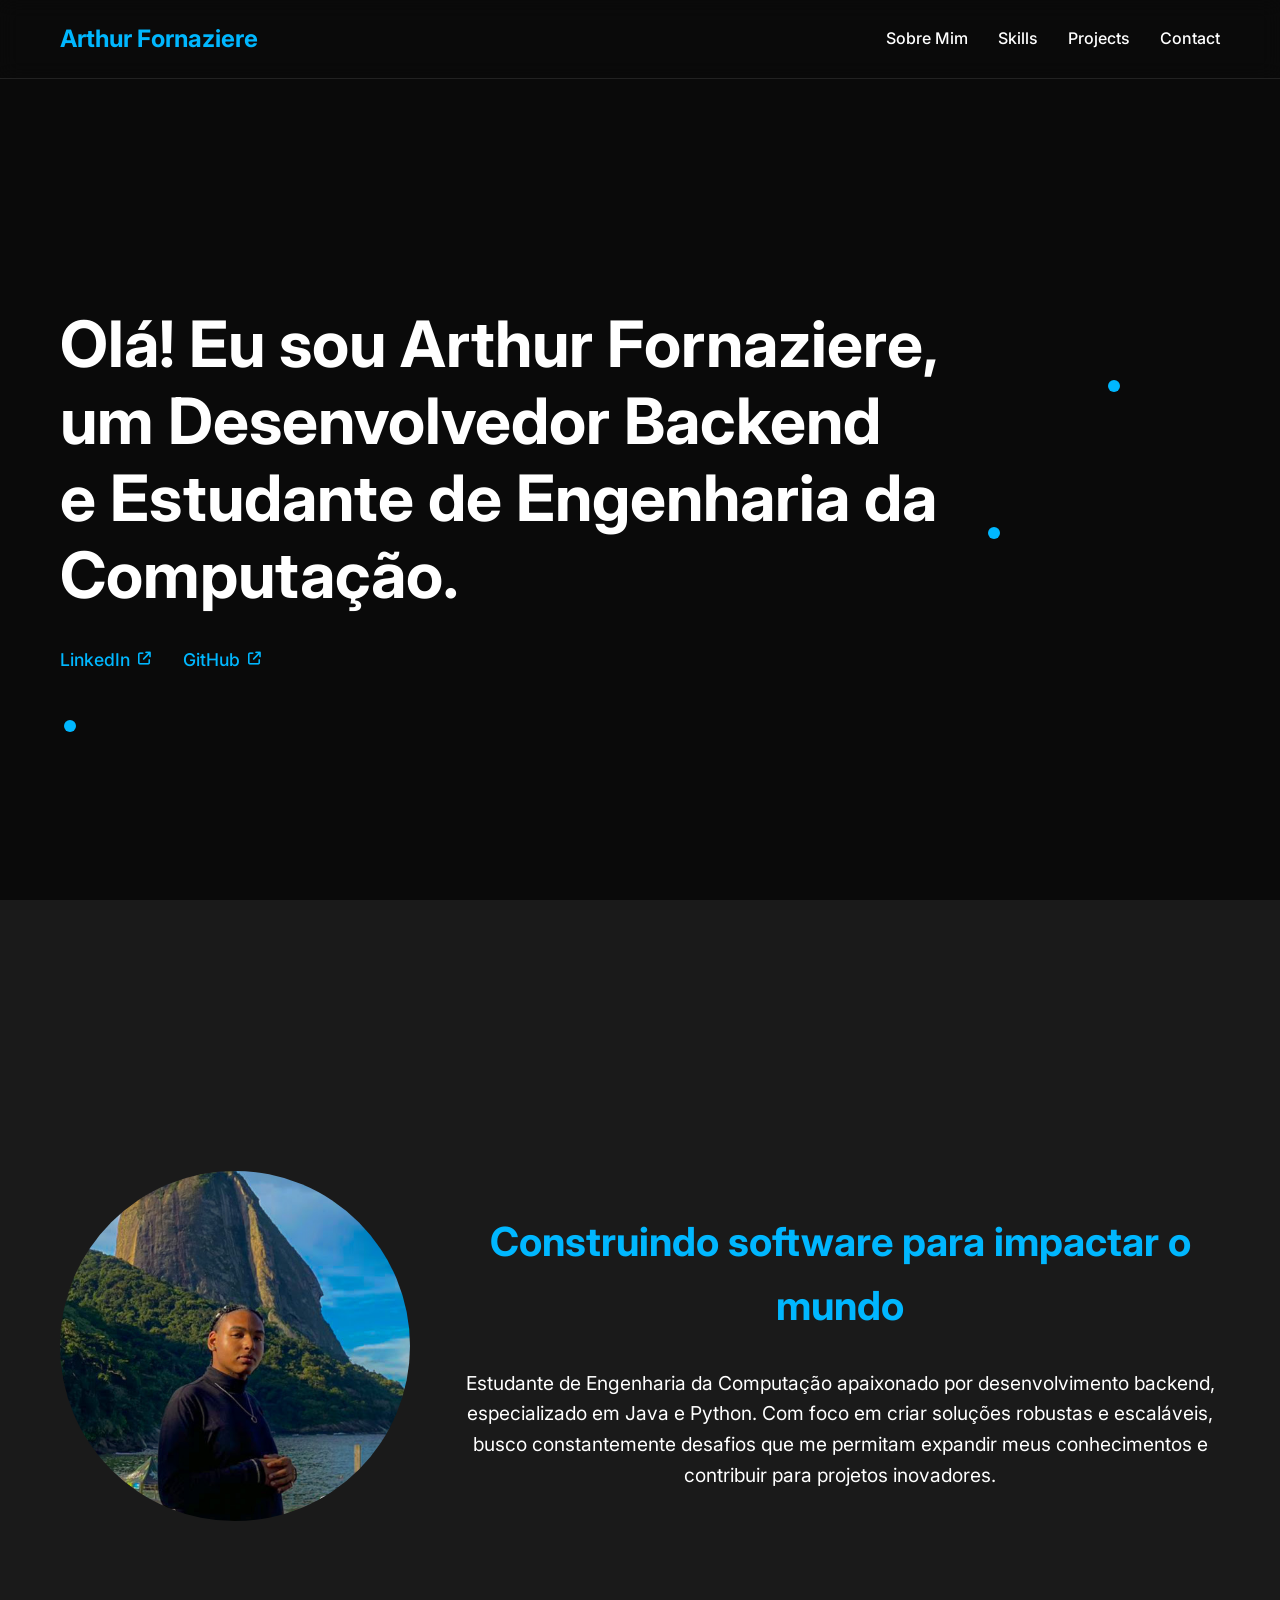
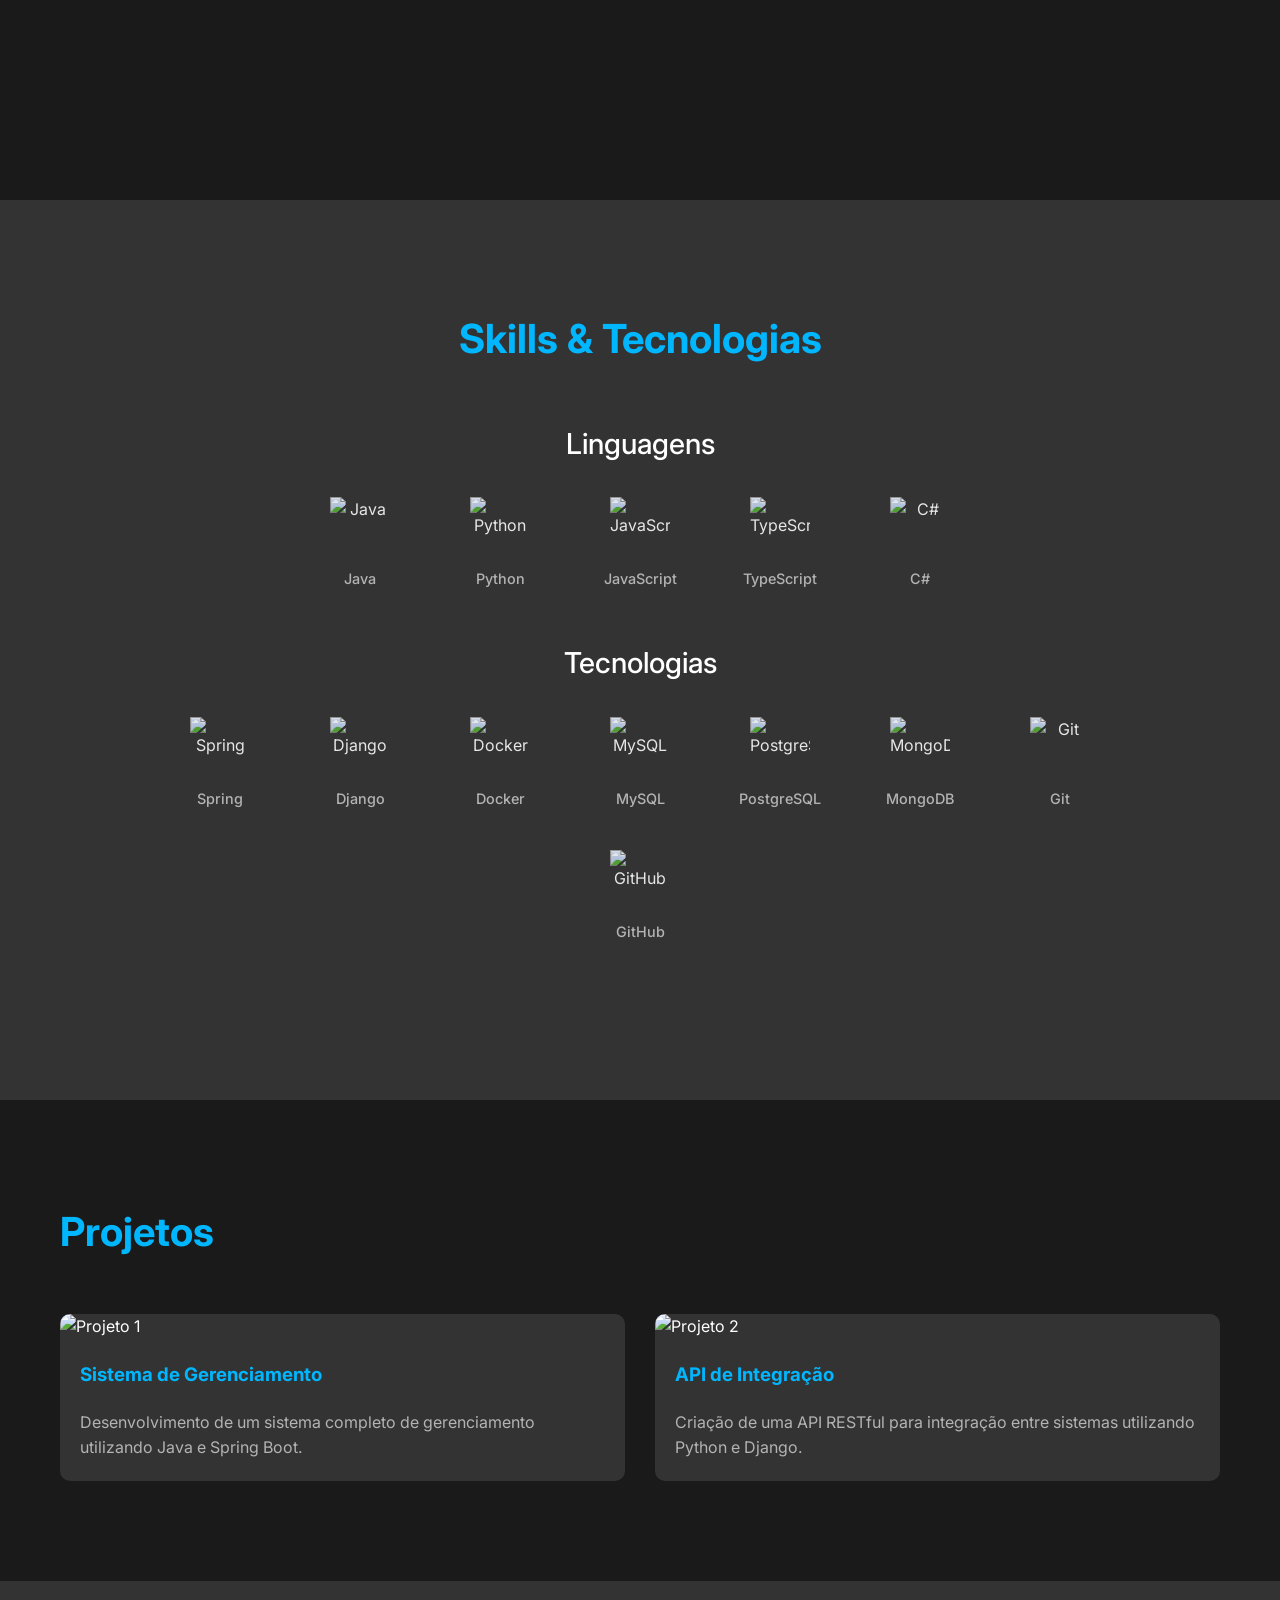
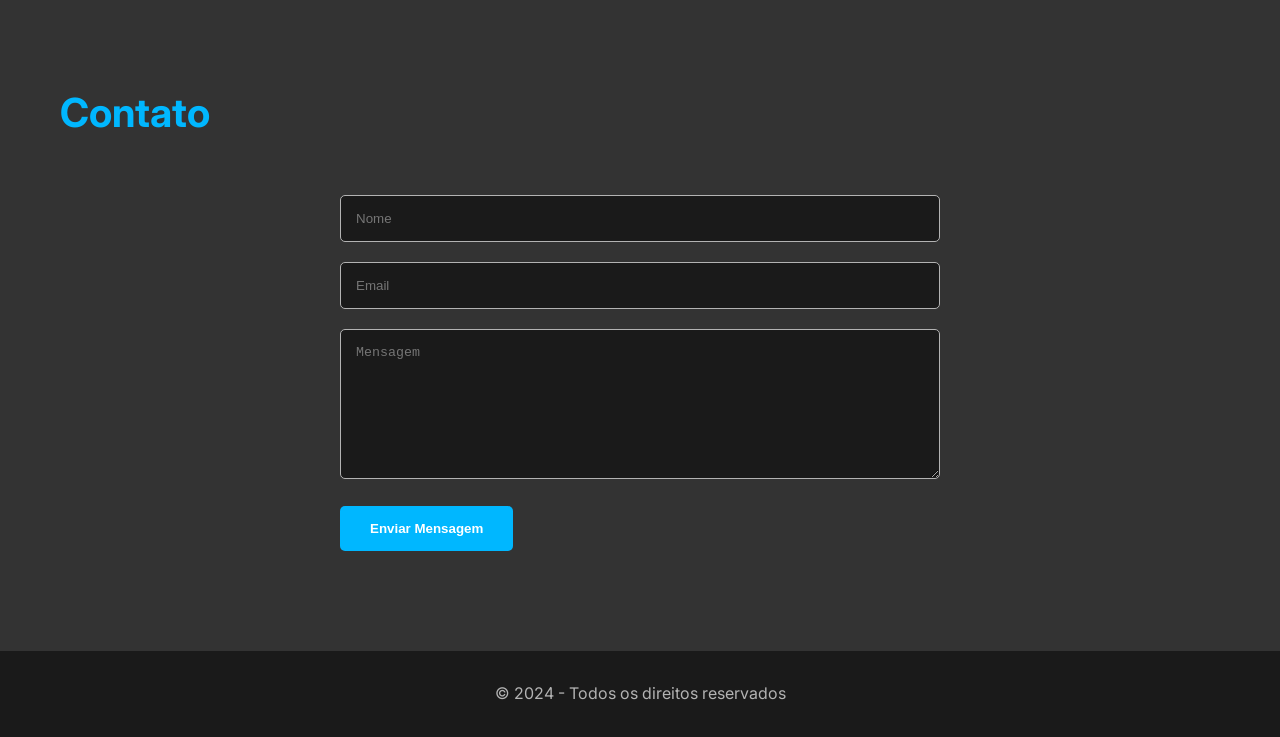
==== index.html @ e0b8e521 "volta" ====
<!DOCTYPE html>
<html lang="pt-BR">
<head>
    <meta charset="UTF-8">
    <meta name="viewport" content="width=device-width, initial-scale=1.0">
    <title>Portfólio - Desenvolvedor Backend</title>
    <link rel="stylesheet" href="styles.css">
    <link rel="preconnect" href="https://fonts.googleapis.com">
    <link rel="preconnect" href="https://fonts.gstatic.com" crossorigin>
    <link href="https://fonts.googleapis.com/css2?family=Inter:wght@300;400;500;600;700&display=swap" rel="stylesheet">
    <link rel="stylesheet" href="https://cdnjs.cloudflare.com/ajax/libs/font-awesome/6.4.2/css/all.min.css">
</head>
<body>
    <nav class="navbar">
        <div class="container nav-container">
            <div class="logo">
                <a href="#">Arthur Fornaziere</a>
            </div>
            <ul class="nav-links">
                <li><a href="#about">Sobre Mim</a></li>
                <li><a href="#skills">Skills</a></li>
                <li><a href="#projects">Projects</a></li>
                <li><a href="#contact">Contact</a></li>
            </ul>
        </div>
    </nav>

    <header class="hero">
        <div class="container hero-content">
            <h1 class="hero-title">Olá! Eu sou Arthur Fornaziere,<br>um Desenvolvedor Backend<br>e Estudante de Engenharia da Computação.</h1>
            <div class="social-links">
                <a href="https://www.linkedin.com/in/arthur-matheus-" class="social-link">LinkedIn <i class="fa-solid fa-arrow-up-right-from-square"></i></a>
                <a href="https://github.com/ArthurMatheus7k" class="social-link">GitHub <i class="fa-solid fa-arrow-up-right-from-square"></i></a>
            </div>
            <div class="dots-decoration"></div>
        </div>
    </header>

    <section id="about" class="about">
        <div class="container about-container">
            <div class="profile-image">
                <img src="images/perfil.jpg" alt="Arthur Fornaziere">
            </div>
            <div class="about-content">
                <h2>Construindo software para impactar o mundo</h2>
                <p>Estudante de Engenharia da Computação apaixonado por desenvolvimento backend, especializado em Java e Python. Com foco em criar soluções robustas e escaláveis, busco constantemente desafios que me permitam expandir meus conhecimentos e contribuir para projetos inovadores.</p>
            </div>
        </div>
    </section>

    <section id="skills" class="skills">
        <div class="container">
            <h2>Skills & Tecnologias</h2>
            
            <div class="skills-category">
                <h3>Linguagens</h3>
                <div class="skills-icons-grid">
                    <div class="skill-icon">
                        <img src="https://cdn.jsdelivr.net/gh/devicons/devicon/icons/java/java-original.svg" alt="Java">
                        <span>Java</span>
                    </div>
                    <div class="skill-icon">
                        <img src="https://cdn.jsdelivr.net/gh/devicons/devicon/icons/python/python-original.svg" alt="Python">
                        <span>Python</span>
                    </div>
                    <div class="skill-icon">
                        <img src="https://cdn.jsdelivr.net/gh/devicons/devicon/icons/javascript/javascript-original.svg" alt="JavaScript">
                        <span>JavaScript</span>
                    </div>
                    <div class="skill-icon">
                        <img src="https://cdn.jsdelivr.net/gh/devicons/devicon/icons/typescript/typescript-original.svg" alt="TypeScript">
                        <span>TypeScript</span>
                    </div>
                    <div class="skill-icon">
                        <img src="https://cdn.jsdelivr.net/gh/devicons/devicon/icons/csharp/csharp-original.svg" alt="C#">
                        <span>C#</span>
                    </div>
                </div>
            </div>
            
            <div class="skills-category">
                <h3>Tecnologias</h3>
                <div class="skills-icons-grid">
                    <div class="skill-icon">
                        <img src="https://cdn.jsdelivr.net/gh/devicons/devicon/icons/spring/spring-original.svg" alt="Spring">
                        <span>Spring</span>
                    </div>
                    <div class="skill-icon">
                        <img src="https://cdn.jsdelivr.net/gh/devicons/devicon/icons/django/django-plain.svg" alt="Django">
                        <span>Django</span>
                    </div>
                    <div class="skill-icon">
                        <img src="https://cdn.jsdelivr.net/gh/devicons/devicon/icons/docker/docker-original.svg" alt="Docker">
                        <span>Docker</span>
                    </div>
                    <div class="skill-icon">
                        <img src="https://cdn.jsdelivr.net/gh/devicons/devicon/icons/mysql/mysql-original.svg" alt="MySQL">
                        <span>MySQL</span>
                    </div>
                    <div class="skill-icon">
                        <img src="https://cdn.jsdelivr.net/gh/devicons/devicon/icons/postgresql/postgresql-original.svg" alt="PostgreSQL">
                        <span>PostgreSQL</span>
                    </div>
                    <div class="skill-icon">
                        <img src="https://cdn.jsdelivr.net/gh/devicons/devicon/icons/mongodb/mongodb-original.svg" alt="MongoDB">
                        <span>MongoDB</span>
                    </div>
                    <div class="skill-icon">
                        <img src="https://cdn.jsdelivr.net/gh/devicons/devicon/icons/git/git-original.svg" alt="Git">
                        <span>Git</span>
                    </div>
                    <div class="skill-icon">
                        <img src="https://cdn.jsdelivr.net/gh/devicons/devicon/icons/github/github-original.svg" alt="GitHub">
                        <span>GitHub</span>
                    </div>
                </div>
            </div>
        </div>
    </section>

    <section id="projects" class="projects">
        <div class="container">
            <h2>Projetos</h2>
            <div class="projects-grid">
                <!-- Projeto 1 -->
                <div class="project-card">
                    <img src="images/project1.jpg" alt="Projeto 1">
                    <h3>Sistema de Gerenciamento</h3>
                    <p>Desenvolvimento de um sistema completo de gerenciamento utilizando Java e Spring Boot.</p>
                </div>
                <!-- Projeto 2 -->
                <div class="project-card">
                    <img src="images/project2.jpg" alt="Projeto 2">
                    <h3>API de Integração</h3>
                    <p>Criação de uma API RESTful para integração entre sistemas utilizando Python e Django.</p>
                </div>
            </div>
        </div>
    </section>

    <section id="contact" class="contact">
        <div class="container">
            <h2>Contato</h2>
            <form class="contact-form">
                <input type="text" placeholder="Nome" required>
                <input type="email" placeholder="Email" required>
                <textarea placeholder="Mensagem" required></textarea>
                <button type="submit">Enviar Mensagem</button>
            </form>
        </div>
    </section>

    <footer>
        <div class="container">
            <p>&copy; 2024 - Todos os direitos reservados</p>
        </div>
    </footer>
    
    <script src="./pages/_app.js"></script>
</body>
</html>
---- styles.css ----
:root {
    --primary-color: #1a1a1a;
    --secondary-color: #333333;
    --accent-color: #00b7ff;
    --text-color: #ffffff;
    --text-secondary: #b3b3b3;
    --background-color: #0a0a0a;
}

* {
    margin: 0;
    padding: 0;
    box-sizing: border-box;
}

body {
    font-family: 'Inter', sans-serif;
    background-color: var(--background-color);
    color: var(--text-color);
    line-height: 1.6;
}

.container {
    max-width: 1200px;
    margin: 0 auto;
    padding: 0 20px;
}

/* Navbar */
.navbar {
    position: fixed;
    width: 100%;
    top: 0;
    left: 0;
    background-color: rgba(10, 10, 10, 0.9);
    backdrop-filter: blur(10px);
    z-index: 1000;
    padding: 20px 0;
    border-bottom: 1px solid rgba(255, 255, 255, 0.1);
}

.nav-container {
    display: flex;
    justify-content: space-between;
    align-items: center;
}

.logo a {
    color: var(--accent-color);
    text-decoration: none;
    font-size: 1.5rem;
    font-weight: 700;
    transition: color 0.3s ease;
}

.logo a:hover {
    color: var(--text-color);
}

.nav-links {
    display: flex;
    list-style: none;
}

.nav-links li {
    margin-left: 30px;
}

.nav-links a {
    color: var(--text-color);
    text-decoration: none;
    font-size: 1rem;
    font-weight: 500;
    transition: color 0.3s ease;
}

.nav-links a:hover {
    color: var(--accent-color);
}

/* Hero Section */
.hero {
    min-height: 100vh;
    display: flex;
    align-items: center;
    background-color: var(--background-color);
    position: relative;
    overflow: hidden;
    padding-top: 80px; 
}

.hero-content {
    position: relative;
    z-index: 2;
}

.hero-title {
    font-size: 4rem;
    font-weight: 700;
    line-height: 1.2;
    margin-bottom: 2rem;
    position: relative;
}

.social-links {
    display: flex;
    gap: 2rem;
    margin-top: 1.5rem;
}

.social-link {
    color: var(--accent-color);
    text-decoration: none;
    font-size: 1.1rem;
    font-weight: 500;
    display: flex;
    align-items: center;
    gap: 0.5rem;
    transition: all 0.3s ease;
    position: relative;
}

.social-link:hover {
    transform: translateY(-3px);
}

.social-link i {
    font-size: 0.8rem;
}

.dots-decoration {
    position: absolute;
    width: 100%;
    height: 100%;
    top: 0;
    left: 0;
    z-index: -1;
}

.dots-decoration::before,
.dots-decoration::after {
    content: '';
    position: absolute;
    width: 12px;
    height: 12px;
    background-color: var(--accent-color);
    border-radius: 50%;
}

.dots-decoration::before {
    top: 20%;
    right: 10%;
}

.dots-decoration::after {
    top: 60%;
    right: 20%;
}

.hero::after {
    content: '';
    position: absolute;
    top: 80%;
    left: 5%;
    width: 12px;
    height: 12px;
    background-color: var(--accent-color);
    border-radius: 50%;
    z-index: 1;
}

/* Animações */
@keyframes slideInFromLeft {
    0% {
        transform: translateX(-100px);
        opacity: 0;
    }
    100% {
        transform: translateX(0);
        opacity: 1;
    }
}

@keyframes slideInFromRight {
    0% {
        transform: translateX(100px);
        opacity: 0;
    }
    100% {
        transform: translateX(0);
        opacity: 1;
    }
}

/* Classes de animação que serão adicionadas via JavaScript */
.animate-from-left {
    animation: slideInFromLeft 1s ease-out forwards;
}

.animate-from-right {
    animation: slideInFromRight 1s ease-out forwards;
}

/* About Section */
.about {
    min-height: 100vh;
    background-color: var(--primary-color);
    display: flex;
    align-items: center;
    justify-content: center;
    padding: 0;
}

.about-container {
    display: flex;
    align-items: center;
    justify-content: center;
    gap: 50px;
    max-width: 1200px;
}

.profile-image {
    flex: 0 0 350px;
    opacity: 0; /* Começar invisível */
    transition: opacity 0.3s ease;
}

.profile-image img {
    width: 100%;
    height: 350px;
    object-fit: cover;
    border-radius: 50%;
    border: none;
}

.about-content {
    flex: 1;
    opacity: 0; /* Começar invisível */
    transition: opacity 0.3s ease;
    text-align: center; /* Centralizar o texto */
    max-width: 800px;
    margin: 0 auto;
}

.about h2 {
    font-size: 2.5rem;
    margin-bottom: 30px;
    color: var(--accent-color);
}

.about p {
    font-size: 1.2rem;
    color: var(--text-color);
    margin: 0 auto;
}

/* Skills Section */
.skills {
    min-height: 100vh;
    background-color: var(--secondary-color);
    text-align: center;
    display: flex;
    align-items: center;
    justify-content: center;
    padding: 0;
}

.skills h2 {
    font-size: 2.5rem;
    margin-bottom: 50px;
    color: var(--accent-color);
}

.skills-category {
    margin-bottom: 50px;
}

.skills-category h3 {
    font-size: 1.8rem;
    color: var(--text-color);
    margin-bottom: 30px;
    font-weight: 500;
}

.skills-icons-grid {
    display: flex;
    flex-wrap: wrap;
    justify-content: center;
    gap: 40px;
    margin: 0 auto;
    max-width: 1000px;
}

.skill-icon {
    display: flex;
    flex-direction: column;
    align-items: center;
    text-align: center;
    transition: transform 0.3s ease;
    width: 100px;
}

.skill-icon:hover {
    transform: translateY(-10px);
}

.skill-icon img {
    width: 60px;
    height: 60px;
    margin-bottom: 10px;
    filter: brightness(0.9);
}

.skill-icon span {
    font-size: 0.9rem;
    color: var(--text-secondary);
    font-weight: 500;
}

/* Projects Section */
.projects {
    padding: 100px 0;
    background-color: var(--primary-color);
}

.projects h2 {
    font-size: 2.5rem;
    margin-bottom: 50px;
    color: var(--accent-color);
}

.projects-grid {
    display: grid;
    grid-template-columns: repeat(auto-fit, minmax(300px, 1fr));
    gap: 30px;
}

.project-card {
    background-color: var(--secondary-color);
    border-radius: 10px;
    overflow: hidden;
    transition: transform 0.3s ease;
}

.project-card:hover {
    transform: translateY(-5px);
}

.project-card img {
    width: 100%;
    height: 200px;
    object-fit: cover;
}

.project-card h3 {
    padding: 20px;
    color: var(--accent-color);
}

.project-card p {
    padding: 0 20px 20px;
    color: var(--text-secondary);
}

/* Contact Section */
.contact {
    padding: 100px 0;
    background-color: var(--secondary-color);
}

.contact h2 {
    font-size: 2.5rem;
    margin-bottom: 50px;
    color: var(--accent-color);
}

.contact-form {
    max-width: 600px;
    margin: 0 auto;
}

.contact-form input,
.contact-form textarea {
    width: 100%;
    padding: 15px;
    margin-bottom: 20px;
    background-color: var(--primary-color);
    border: 1px solid var(--text-secondary);
    border-radius: 5px;
    color: var(--text-color);
}

.contact-form textarea {
    height: 150px;
    resize: vertical;
}

.contact-form button {
    background-color: var(--accent-color);
    color: var(--text-color);
    padding: 15px 30px;
    border: none;
    border-radius: 5px;
    cursor: pointer;
    font-weight: 600;
    transition: background-color 0.3s ease;
}

.contact-form button:hover {
    opacity: 0.9;
}

/* Footer */
footer {
    background-color: var(--primary-color);
    padding: 30px 0;
    text-align: center;
}

footer p {
    color: var(--text-secondary);
}

/* Responsividade */
@media (max-width: 768px) {
    .nav-container {
        flex-direction: column;
    }
    
    .logo {
        margin-bottom: 15px;
    }
    
    .nav-links {
        width: 100%;
        justify-content: space-between;
    }
    
    .nav-links li {
        margin: 0;
    }
    
    .hero-title {
        font-size: 2.5rem;
    }

    .social-links {
        flex-direction: column;
        gap: 1rem;
    }

    .about-container {
        flex-direction: column;
        text-align: center;
        padding: 20px;
    }

    .profile-image {
        margin-bottom: 30px;
    }

    .about p,
    .skill-card,
    .project-card {
        font-size: 1rem;
    }

    .skills-icons-grid {
        gap: 25px;
    }
    
    .skill-icon {
        width: 80px;
    }
    
    .skill-icon img {
        width: 50px;
        height: 50px;
    }
}
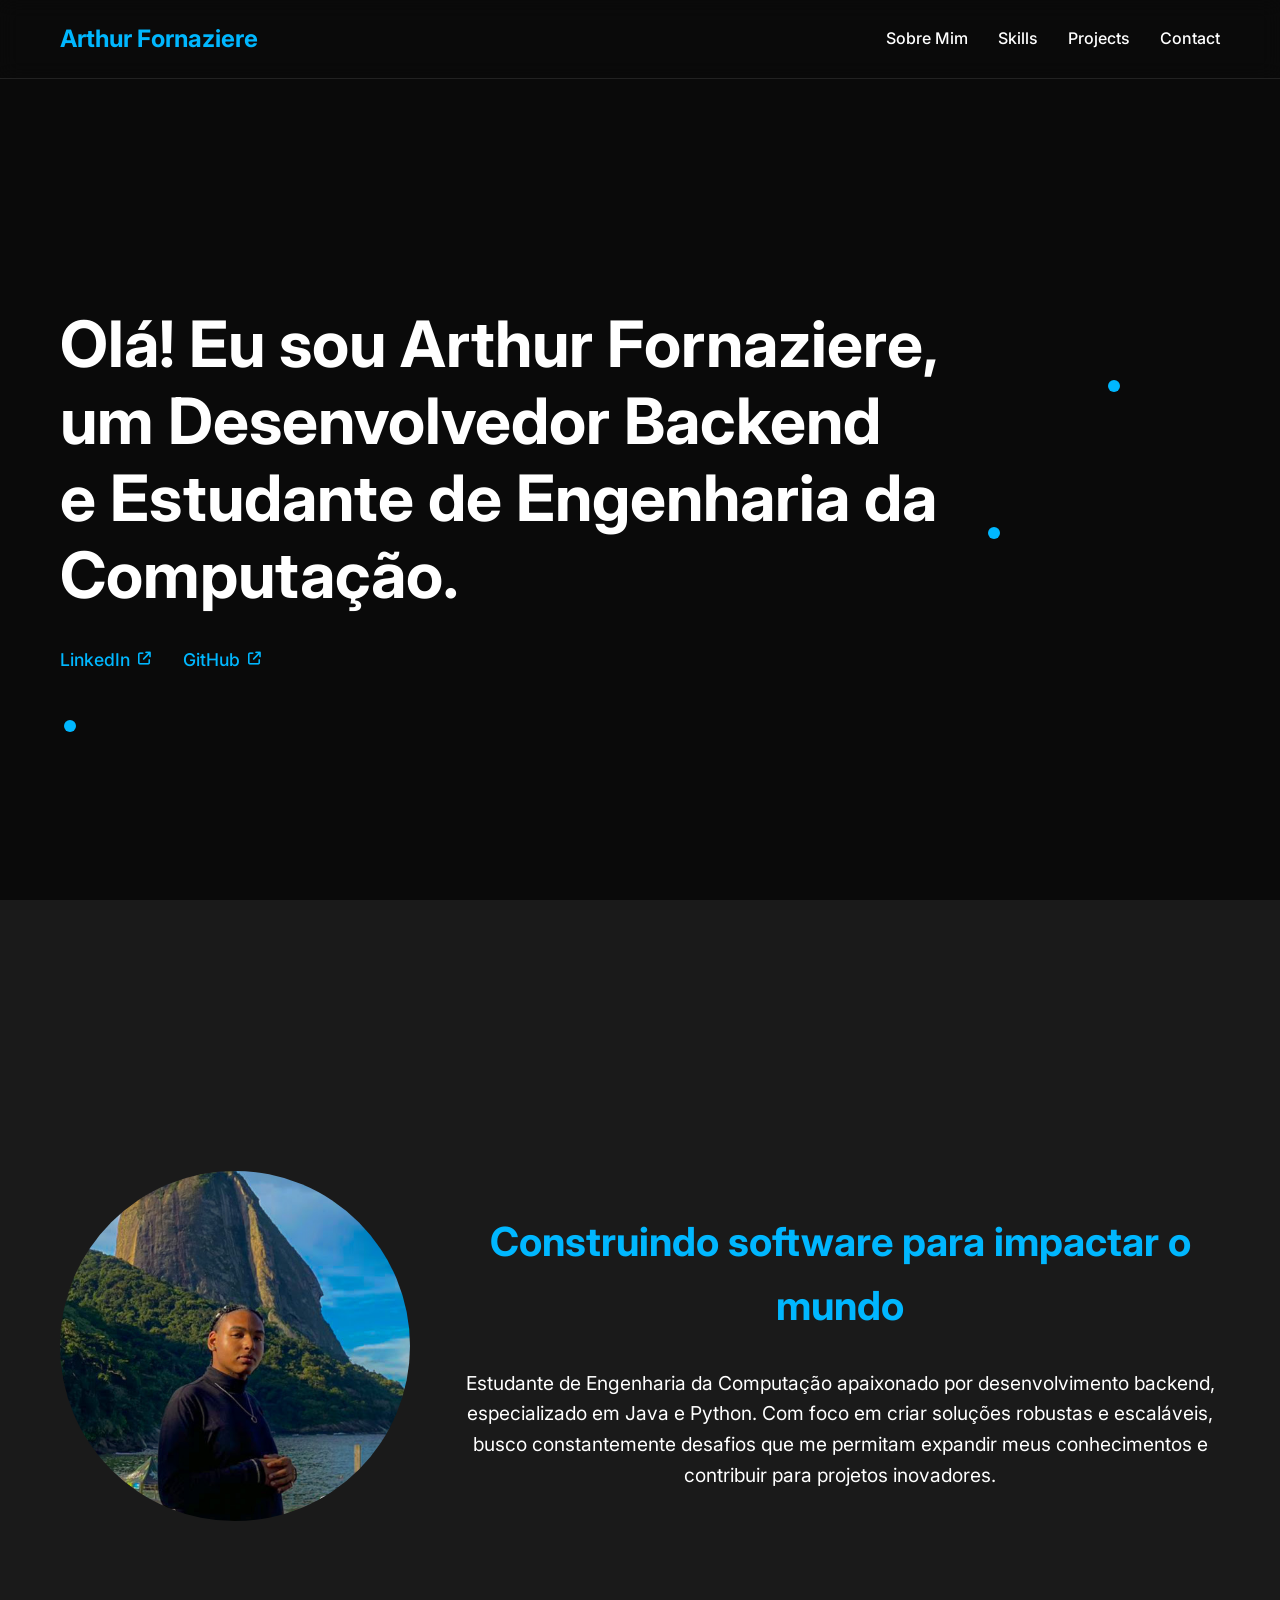
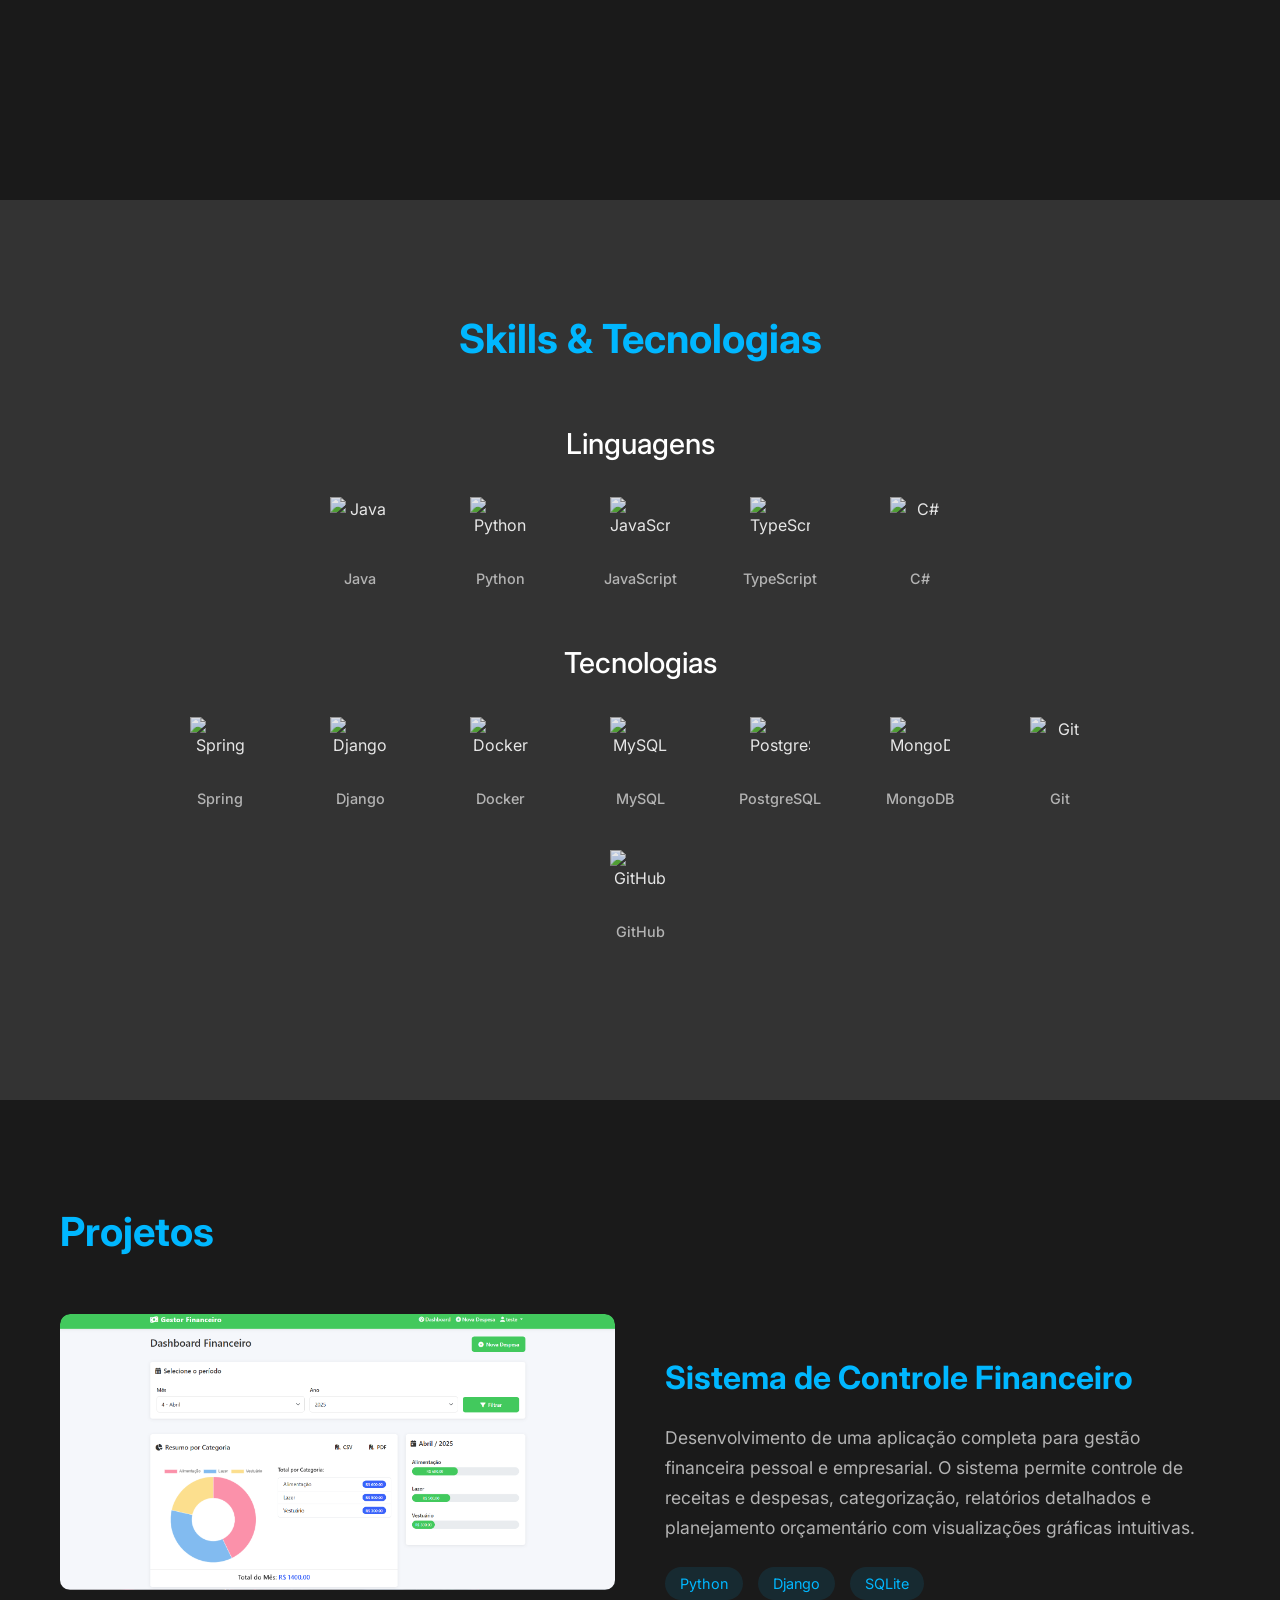
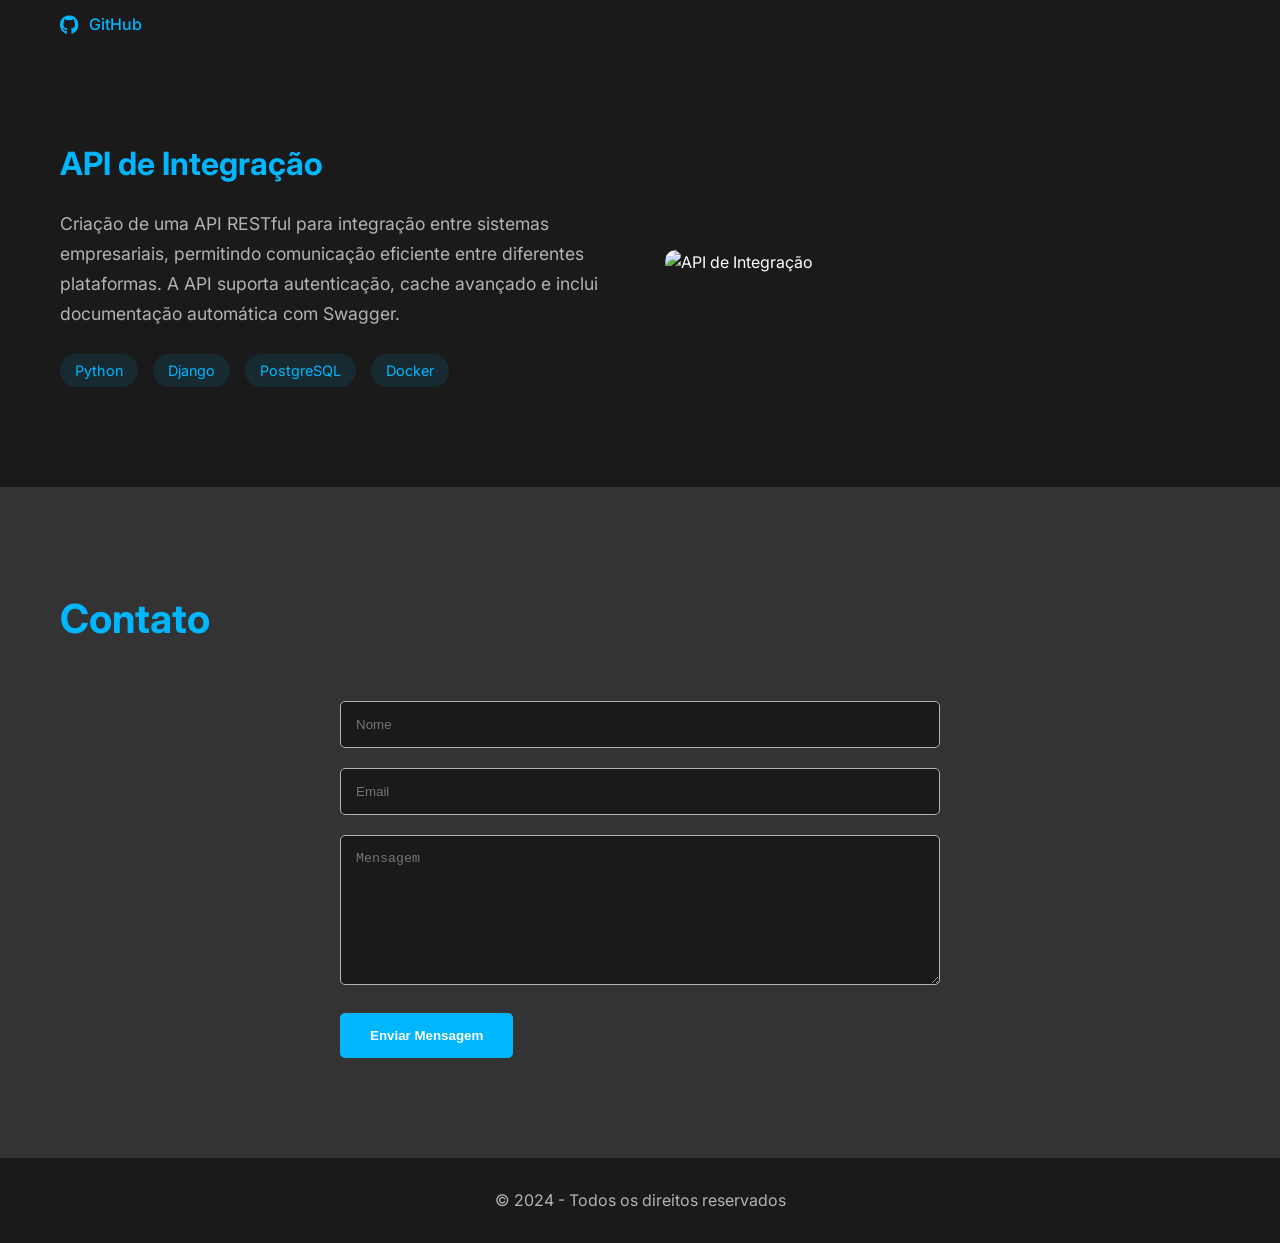
==== commit 9dd5d26f: "add project 1" ====
--- a/index.html
+++ b/index.html
@@ -124,15 +124,39 @@
             <div class="projects-grid">
                 <!-- Projeto 1 -->
                 <div class="project-card">
-                    <img src="images/project1.jpg" alt="Projeto 1">
-                    <h3>Sistema de Gerenciamento</h3>
-                    <p>Desenvolvimento de um sistema completo de gerenciamento utilizando Java e Spring Boot.</p>
+                    <div class="project-card-img">
+                        <img src="images/finanças.png" alt="Sistema de Controle Financeiro">
+                        <div class="project-links">
+                            <a href="https://github.com/ArthurMatheus7k/controle-financeiro" target="_blank" class="project-link">
+                                <i class="fa-brands fa-github"></i> GitHub
+                            </a>
+                        </div>
+                    </div>
+                    <div class="project-card-content">
+                        <h3>Sistema de Controle Financeiro</h3>
+                        <p>Desenvolvimento de uma aplicação completa para gestão financeira pessoal e empresarial. O sistema permite controle de receitas e despesas, categorização, relatórios detalhados e planejamento orçamentário com visualizações gráficas intuitivas.</p>
+                        <div class="project-tech">
+                            <span>Python</span>
+                            <span>Django</span>
+                            <span>SQLite</span>
+                        </div>
+                    </div>
                 </div>
                 <!-- Projeto 2 -->
                 <div class="project-card">
-                    <img src="images/project2.jpg" alt="Projeto 2">
-                    <h3>API de Integração</h3>
-                    <p>Criação de uma API RESTful para integração entre sistemas utilizando Python e Django.</p>
+                    <div class="project-card-img">
+                        <img src="images/project2.jpg" alt="API de Integração">
+                    </div>
+                    <div class="project-card-content">
+                        <h3>API de Integração</h3>
+                        <p>Criação de uma API RESTful para integração entre sistemas empresariais, permitindo comunicação eficiente entre diferentes plataformas. A API suporta autenticação, cache avançado e inclui documentação automática com Swagger.</p>
+                        <div class="project-tech">
+                            <span>Python</span>
+                            <span>Django</span>
+                            <span>PostgreSQL</span>
+                            <span>Docker</span>
+                        </div>
+                    </div>
                 </div>
             </div>
         </div>
@@ -156,6 +180,6 @@
         </div>
     </footer>
     
-    <script src="./pages/_app.js"></script>
+    <script src="_app.js"></script>
 </body>
 </html> 
--- a/styles.css
+++ b/styles.css
@@ -330,14 +330,16 @@
 }
 
 .projects-grid {
-    display: grid;
-    grid-template-columns: repeat(auto-fit, minmax(300px, 1fr));
-    gap: 30px;
+    display: flex;
+    flex-direction: column;
+    gap: 100px;
 }
 
 .project-card {
-    background-color: var(--secondary-color);
-    border-radius: 10px;
+    display: flex;
+    align-items: center;
+    gap: 50px;
+    background-color: transparent;
     overflow: hidden;
     transition: transform 0.3s ease;
 }
@@ -346,20 +348,87 @@
     transform: translateY(-5px);
 }
 
+.project-card:nth-child(even) {
+    flex-direction: row-reverse;
+}
+
+.project-card-img {
+    flex: 1;
+    overflow: hidden;
+    border-radius: 10px;
+    position: relative;
+}
+
 .project-card img {
     width: 100%;
-    height: 200px;
+    height: auto;
     object-fit: cover;
+    border-radius: 10px;
+    transition: transform 0.5s ease;
+}
+
+.project-card:hover img {
+    transform: scale(1.03);
+}
+
+.project-card-content {
+    flex: 1;
 }
 
 .project-card h3 {
-    padding: 20px;
+    font-size: 2rem;
+    margin-bottom: 20px;
     color: var(--accent-color);
 }
 
 .project-card p {
-    padding: 0 20px 20px;
+    font-size: 1.1rem;
     color: var(--text-secondary);
+    margin-bottom: 25px;
+    line-height: 1.7;
+}
+
+.project-tech {
+    display: flex;
+    gap: 15px;
+    margin-top: 20px;
+}
+
+.project-tech span {
+    background-color: rgba(0, 183, 255, 0.1);
+    color: var(--accent-color);
+    padding: 5px 15px;
+    border-radius: 20px;
+    font-size: 0.9rem;
+}
+
+.project-links {
+    margin-top: 15px;
+    position: relative;
+    display: flex;
+    justify-content: flex-start;
+}
+
+.project-link {
+    display: inline-flex;
+    align-items: center;
+    gap: 10px;
+    background-color: transparent;
+    color: var(--accent-color);
+    text-decoration: none;
+    padding: 0;
+    font-weight: 500;
+    transition: all 0.3s ease;
+}
+
+.project-link:hover {
+    background-color: transparent;
+    color: var(--text-color);
+    transform: translateY(-3px);
+}
+
+.project-link i {
+    font-size: 1.2rem;
 }
 
 /* Contact Section */
@@ -477,4 +546,18 @@
         width: 50px;
         height: 50px;
     }
+
+    .project-card,
+    .project-card:nth-child(even) {
+        flex-direction: column;
+        text-align: center;
+    }
+    
+    .project-tech {
+        justify-content: center;
+    }
+    
+    .project-card-img {
+        width: 100%;
+    }
 } 
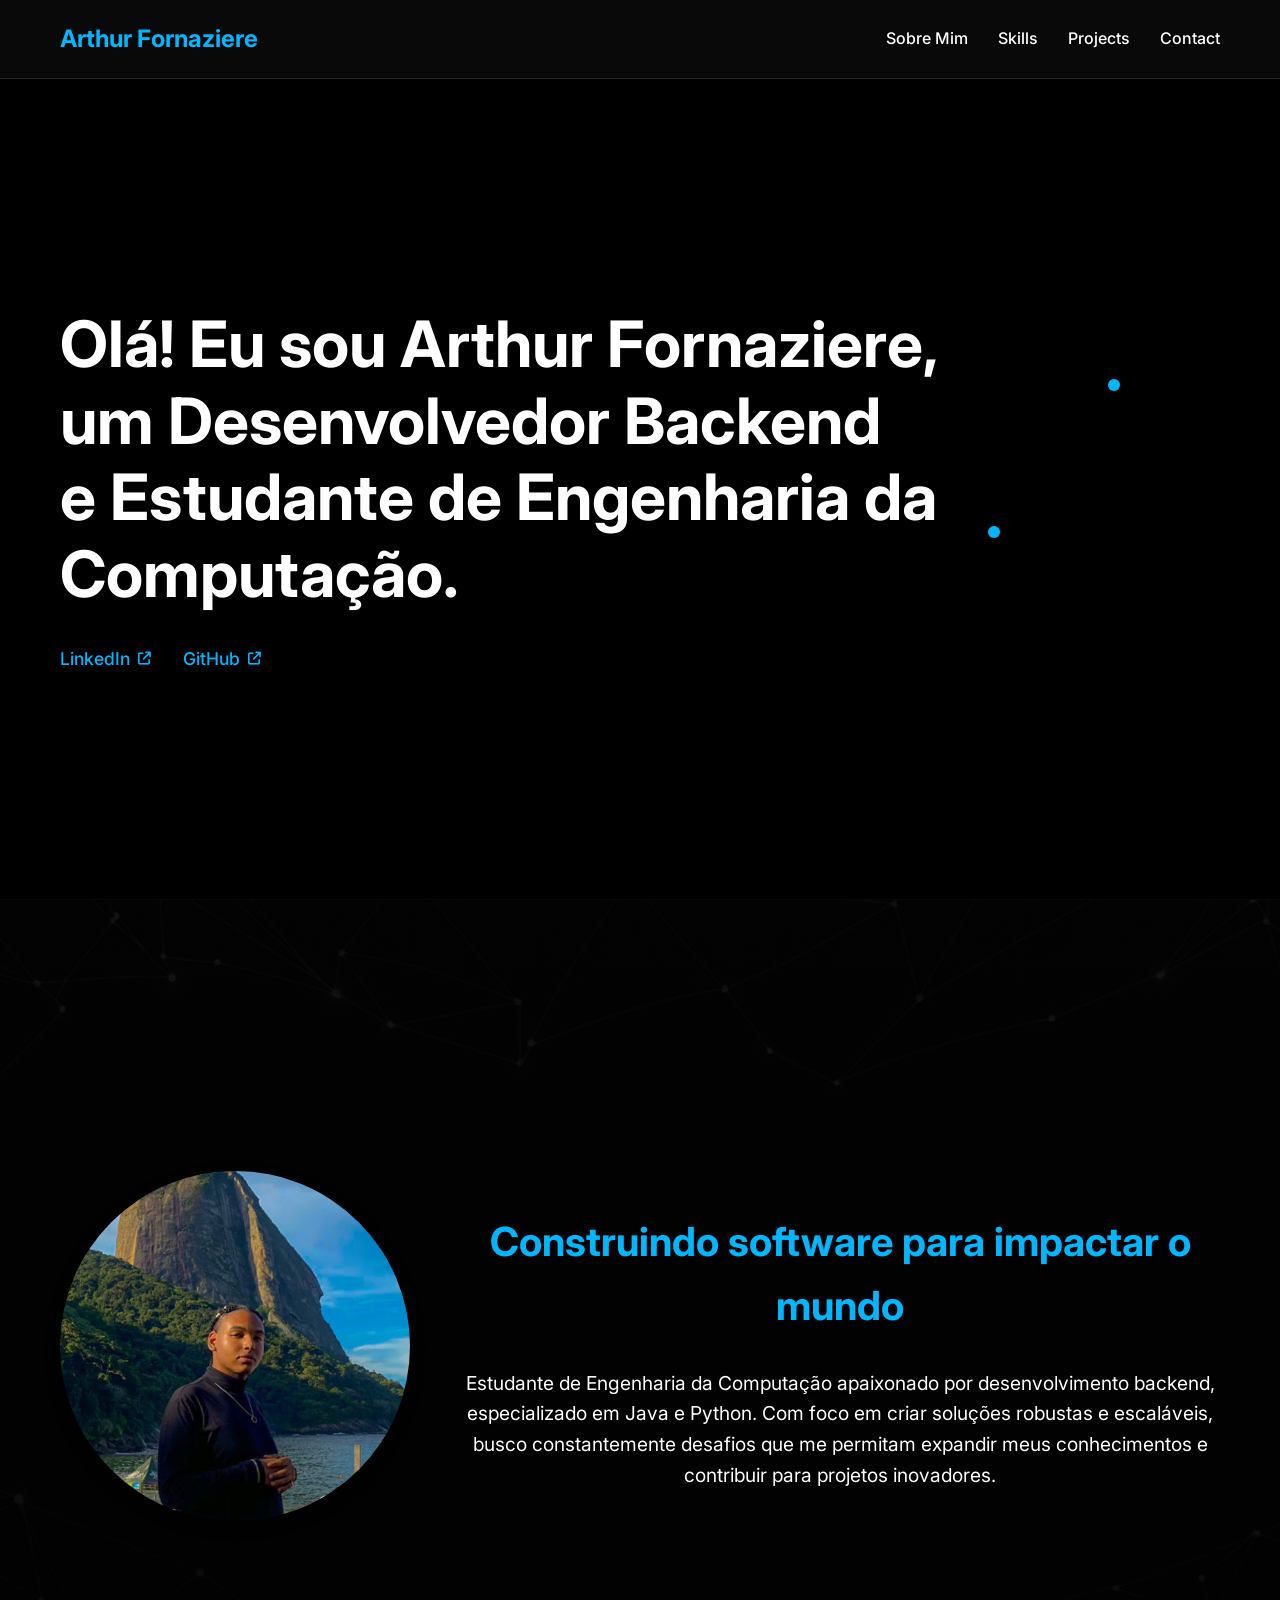
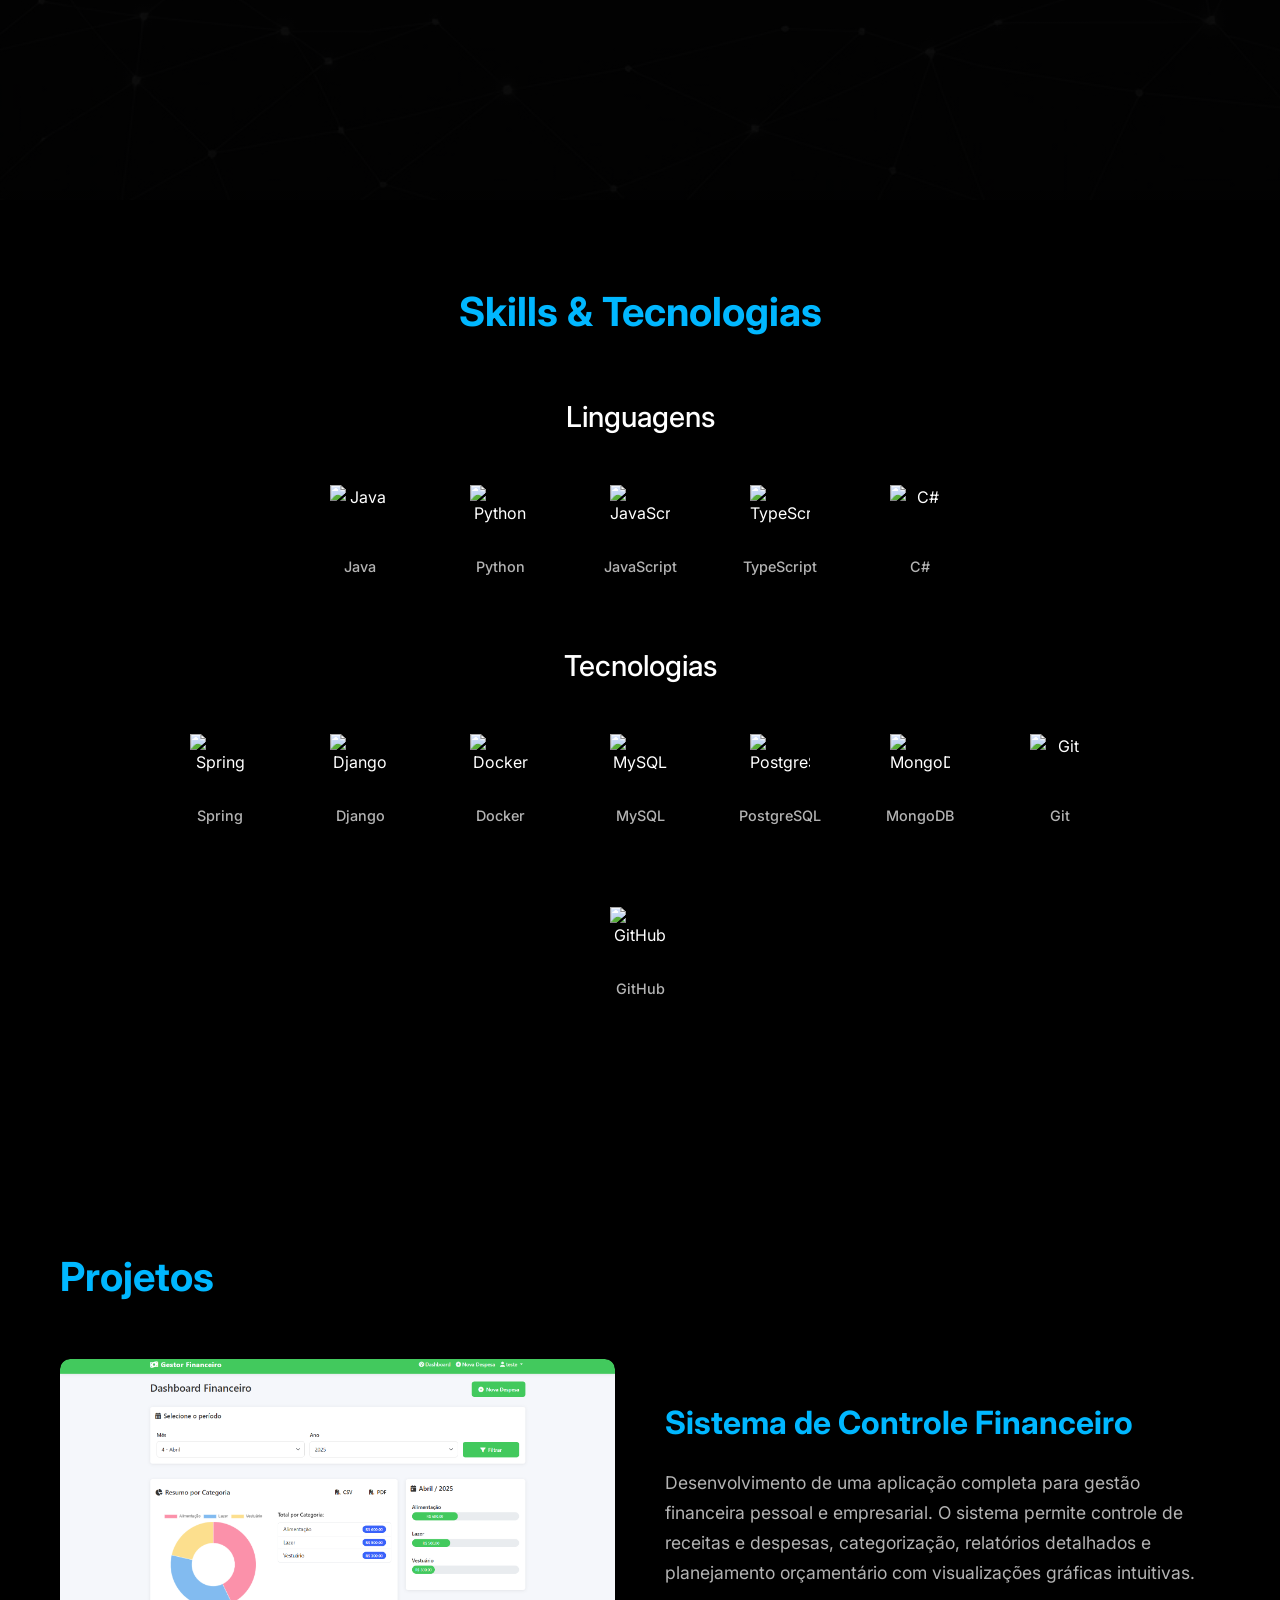
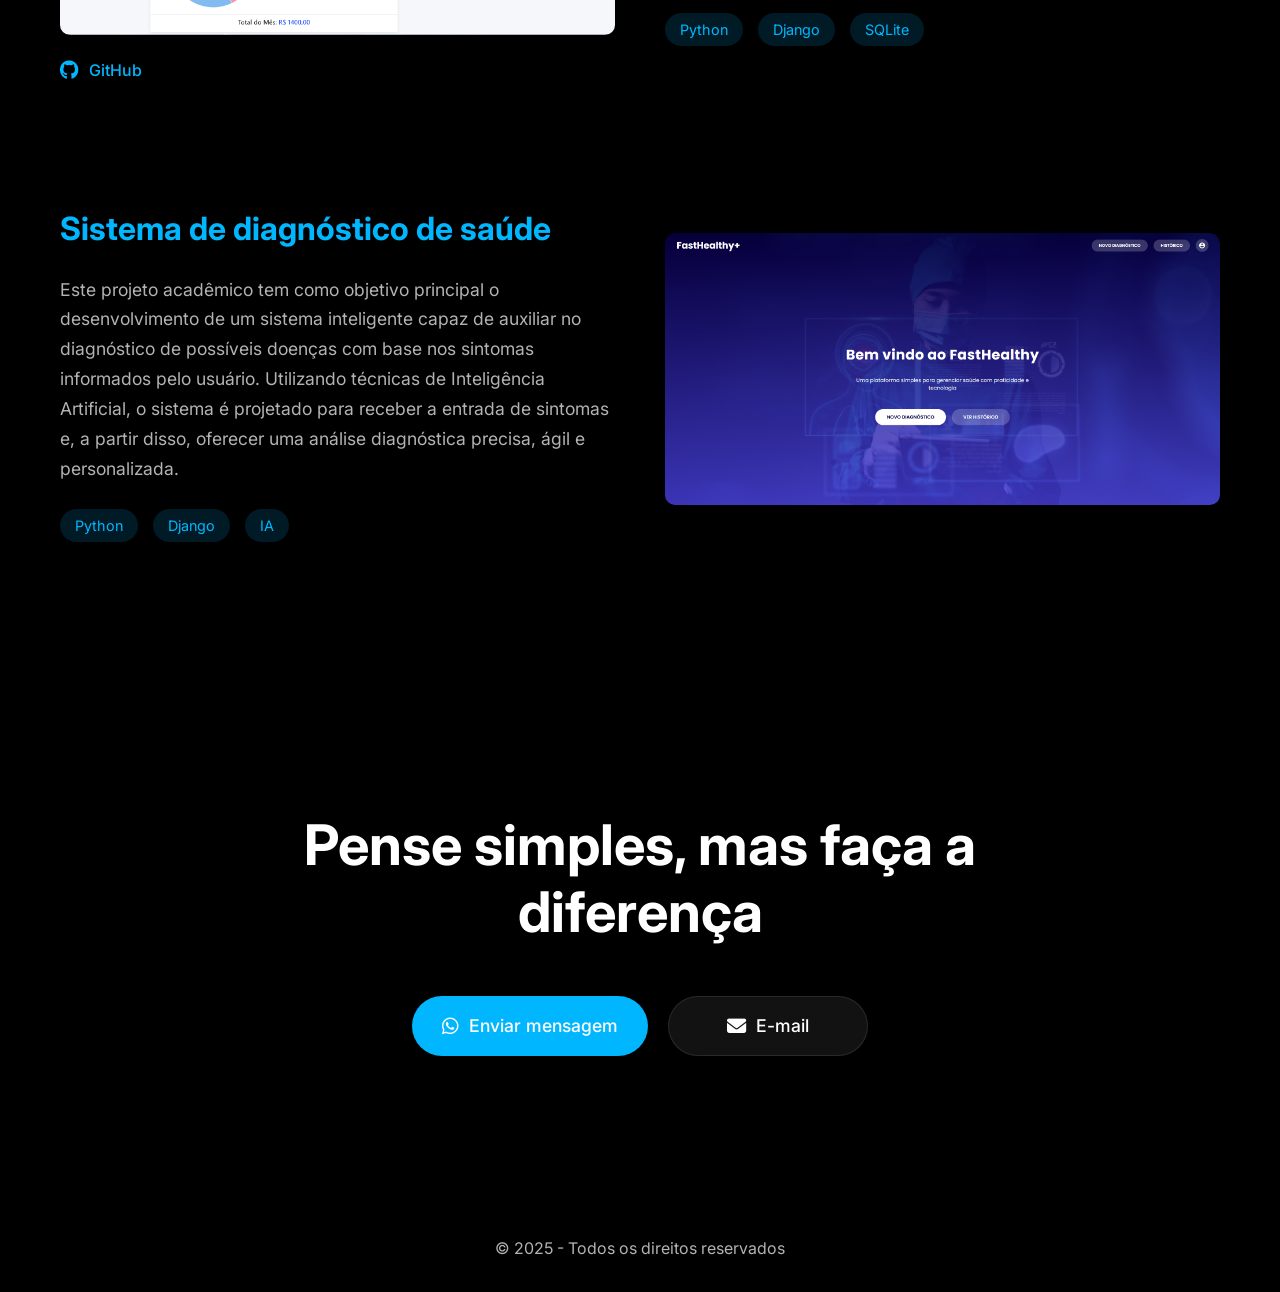
==== commit 6a84fef1: "update" ====
--- a/index.html
+++ b/index.html
@@ -2,8 +2,8 @@
 <html lang="pt-BR">
 <head>
     <meta charset="UTF-8">
-    <meta name="viewport" content="width=device-width, initial-scale=1.0">
-    <title>Portfólio - Desenvolvedor Backend</title>
+    <meta name="viewport" content="width=device-width, initial-scale=1.0, maximum-scale=1.0, user-scalable=no">
+    <title>Portfólio - Arthur Fornaziere</title>
     <link rel="stylesheet" href="styles.css">
     <link rel="preconnect" href="https://fonts.googleapis.com">
     <link rel="preconnect" href="https://fonts.gstatic.com" crossorigin>
@@ -26,11 +26,16 @@
     </nav>
 
     <header class="hero">
+        <div class="video-background">
+            <video autoplay muted loop id="bg-video">
+                <source src="images/rede.mp4" type="video/mp4">
+            </video>
+        </div>
         <div class="container hero-content">
             <h1 class="hero-title">Olá! Eu sou Arthur Fornaziere,<br>um Desenvolvedor Backend<br>e Estudante de Engenharia da Computação.</h1>
             <div class="social-links">
                 <a href="https://www.linkedin.com/in/arthur-matheus-" class="social-link">LinkedIn <i class="fa-solid fa-arrow-up-right-from-square"></i></a>
-                <a href="https://github.com/ArthurMatheus7k" class="social-link">GitHub <i class="fa-solid fa-arrow-up-right-from-square"></i></a>
+                <a href="https://github.com/FornaziereArthur" class="social-link">GitHub <i class="fa-solid fa-arrow-up-right-from-square"></i></a>
             </div>
             <div class="dots-decoration"></div>
         </div>
@@ -145,16 +150,15 @@
                 <!-- Projeto 2 -->
                 <div class="project-card">
                     <div class="project-card-img">
-                        <img src="images/project2.jpg" alt="API de Integração">
+                        <img src="images/saude.png" alt="Sistema de diagnóstico de saúde">
                     </div>
                     <div class="project-card-content">
-                        <h3>API de Integração</h3>
-                        <p>Criação de uma API RESTful para integração entre sistemas empresariais, permitindo comunicação eficiente entre diferentes plataformas. A API suporta autenticação, cache avançado e inclui documentação automática com Swagger.</p>
+                        <h3>Sistema de diagnóstico de saúde</h3>
+                        <p>Este projeto acadêmico tem como objetivo principal o desenvolvimento de um sistema inteligente capaz de auxiliar no diagnóstico de possíveis doenças com base nos sintomas informados pelo usuário. Utilizando técnicas de Inteligência Artificial, o sistema é projetado para receber a entrada de sintomas e, a partir disso, oferecer uma análise diagnóstica precisa, ágil e personalizada.</p>
                         <div class="project-tech">
                             <span>Python</span>
                             <span>Django</span>
-                            <span>PostgreSQL</span>
-                            <span>Docker</span>
+                            <span>IA</span>               
                         </div>
                     </div>
                 </div>
@@ -164,22 +168,64 @@
 
     <section id="contact" class="contact">
         <div class="container">
-            <h2>Contato</h2>
-            <form class="contact-form">
-                <input type="text" placeholder="Nome" required>
-                <input type="email" placeholder="Email" required>
-                <textarea placeholder="Mensagem" required></textarea>
-                <button type="submit">Enviar Mensagem</button>
-            </form>
+            <h2>Pense simples, mas faça a diferença</h2>
+            <div class="contact-buttons">
+                <a href="https://wa.me/5521980150306" target="_blank" class="contact-button">
+                    <i class="fa-brands fa-whatsapp"></i> Enviar mensagem
+                </a>
+                <a href="mailto:fmarthur168@gmail.com?subject=Contato via Portfólio&body=Olá Arthur, vi seu portfólio e gostaria de conversar sobre:" class="contact-button" title="Enviar e-mail para Arthur">
+                    <i class="fa-solid fa-envelope"></i> E-mail
+                </a>
+            </div>
         </div>
     </section>
 
     <footer>
         <div class="container">
-            <p>&copy; 2024 - Todos os direitos reservados</p>
+            <p>&copy; 2025 - Todos os direitos reservados</p>
         </div>
     </footer>
     
     <script src="_app.js"></script>
+    <script>
+        document.addEventListener('DOMContentLoaded', function() {
+            // Função para verificar se um elemento está visível na viewport
+            function isElementInViewport(el) {
+                var rect = el.getBoundingClientRect();
+                return (
+                    rect.top <= (window.innerHeight || document.documentElement.clientHeight) * 0.75 &&
+                    rect.bottom >= (window.innerHeight || document.documentElement.clientHeight) * 0.25
+                );
+            }
+
+            // Elementos que serão animados
+            const aboutSection = document.getElementById('about');
+            const profileImage = document.querySelector('.profile-image');
+            const aboutContent = document.querySelector('.about-content');
+
+            // Função para adicionar as animações
+            function handleScrollAnimation() {
+                if (isElementInViewport(aboutSection)) {
+                    // Adicionar classes de animação
+                    profileImage.classList.add('animate-from-left');
+                    aboutContent.classList.add('animate-from-right');
+                }
+            }
+
+            // Navbar scroll effect
+            const navbar = document.querySelector('.navbar');
+            window.addEventListener('scroll', function() {
+                if (window.scrollY > 50) {
+                    navbar.classList.add('scrolled');
+                } else {
+                    navbar.classList.remove('scrolled');
+                }
+            });
+
+            // Verificar no scroll e na carga inicial
+            window.addEventListener('scroll', handleScrollAnimation);
+            handleScrollAnimation(); // Verificar ao carregar a página
+        });
+    </script>
 </body>
 </html> 
--- a/styles.css
+++ b/styles.css
@@ -1,10 +1,10 @@
 :root {
-    --primary-color: #1a1a1a;
-    --secondary-color: #333333;
+    --primary-color: #000000;
+    --secondary-color: #121212;
     --accent-color: #00b7ff;
     --text-color: #ffffff;
     --text-secondary: #b3b3b3;
-    --background-color: #0a0a0a;
+    --background-color: #000000;
 }
 
 * {
@@ -24,6 +24,8 @@
     max-width: 1200px;
     margin: 0 auto;
     padding: 0 20px;
+    opacity: 0;
+    animation: fadeIn 1s ease forwards;
 }
 
 /* Navbar */
@@ -37,6 +39,12 @@
     z-index: 1000;
     padding: 20px 0;
     border-bottom: 1px solid rgba(255, 255, 255, 0.1);
+    transition: background-color 0.3s ease, box-shadow 0.3s ease;
+}
+
+.navbar.scrolled {
+    background-color: rgba(0, 0, 0, 0.95);
+    box-shadow: 0 5px 20px rgba(0, 0, 0, 0.5);
 }
 
 .nav-container {
@@ -86,7 +94,41 @@
     background-color: var(--background-color);
     position: relative;
     overflow: hidden;
-    padding-top: 80px; 
+    padding-top: 80px;
+    border-bottom: 1px solid rgba(255, 255, 255, 0.03);
+}
+
+.video-background {
+    position: absolute;
+    top: 0;
+    left: 0;
+    width: 100%;
+    height: 100%;
+    pointer-events: none;
+    overflow: hidden;
+    z-index: 0;
+}
+
+#bg-video {
+    position: absolute;
+    top: 0;
+    left: 0;
+    width: 100%;
+    height: 100%;
+    object-fit: cover;
+    opacity: 0.2;
+    z-index: 0;
+}
+
+.hero::after {
+    content: '';
+    position: absolute;
+    top: 0;
+    left: 0;
+    width: 100%;
+    height: 100%;
+    background: linear-gradient(0deg, rgba(0, 0, 0, 0.8) 0%, rgba(0, 0, 0, 0.7) 100%);
+    z-index: 1;
 }
 
 .hero-content {
@@ -134,7 +176,7 @@
     height: 100%;
     top: 0;
     left: 0;
-    z-index: -1;
+    z-index: 2;
 }
 
 .dots-decoration::before,
@@ -145,6 +187,7 @@
     height: 12px;
     background-color: var(--accent-color);
     border-radius: 50%;
+    z-index: 2;
 }
 
 .dots-decoration::before {
@@ -155,18 +198,6 @@
 .dots-decoration::after {
     top: 60%;
     right: 20%;
-}
-
-.hero::after {
-    content: '';
-    position: absolute;
-    top: 80%;
-    left: 5%;
-    width: 12px;
-    height: 12px;
-    background-color: var(--accent-color);
-    border-radius: 50%;
-    z-index: 1;
 }
 
 /* Animações */
@@ -208,7 +239,35 @@
     display: flex;
     align-items: center;
     justify-content: center;
-    padding: 0;
+    padding: 80px 0;
+    position: relative;
+    overflow: hidden;
+    box-shadow: 0 -10px 30px -15px rgba(0, 0, 0, 0.3) inset;
+}
+
+.about::before {
+    content: '';
+    position: absolute;
+    top: 0;
+    left: 0;
+    width: 100%;
+    height: 100%;
+    background-image: url('images/linha.jpg');
+    background-size: cover;
+    background-position: center center;
+    opacity: 0.35;
+    z-index: 0;
+}
+
+.about::after {
+    content: '';
+    position: absolute;
+    top: 0;
+    left: 0;
+    width: 100%;
+    height: 100%;
+    background: linear-gradient(0deg, rgba(0, 0, 0, 0.85) 0%, rgba(0, 0, 0, 0.75) 100%);
+    z-index: 0;
 }
 
 .about-container {
@@ -217,12 +276,16 @@
     justify-content: center;
     gap: 50px;
     max-width: 1200px;
+    position: relative;
+    z-index: 1;
 }
 
 .profile-image {
     flex: 0 0 350px;
     opacity: 0; /* Começar invisível */
     transition: opacity 0.3s ease;
+    position: relative;
+    z-index: 2;
 }
 
 .profile-image img {
@@ -231,6 +294,8 @@
     object-fit: cover;
     border-radius: 50%;
     border: none;
+    aspect-ratio: 1/1;
+    box-shadow: 0 5px 15px rgba(0, 0, 0, 0.3);
 }
 
 .about-content {
@@ -240,29 +305,34 @@
     text-align: center; /* Centralizar o texto */
     max-width: 800px;
     margin: 0 auto;
+    position: relative;
+    z-index: 2;
 }
 
 .about h2 {
     font-size: 2.5rem;
     margin-bottom: 30px;
     color: var(--accent-color);
+    text-shadow: 0 2px 4px rgba(0, 0, 0, 0.5);
 }
 
 .about p {
     font-size: 1.2rem;
     color: var(--text-color);
     margin: 0 auto;
+    text-shadow: 0 1px 3px rgba(0, 0, 0, 0.5);
 }
 
 /* Skills Section */
 .skills {
     min-height: 100vh;
-    background-color: var(--secondary-color);
+    background-color: var(--primary-color);
     text-align: center;
     display: flex;
     align-items: center;
     justify-content: center;
-    padding: 0;
+    padding: 80px 0;
+    box-shadow: 0 -10px 30px -15px rgba(0, 0, 0, 0.3) inset;
 }
 
 .skills h2 {
@@ -286,7 +356,7 @@
     display: flex;
     flex-wrap: wrap;
     justify-content: center;
-    gap: 40px;
+    gap: 50px;
     margin: 0 auto;
     max-width: 1000px;
 }
@@ -296,31 +366,45 @@
     flex-direction: column;
     align-items: center;
     text-align: center;
-    transition: transform 0.3s ease;
-    width: 100px;
+    transition: all 0.3s ease;
+    width: 90px;
+    background-color: transparent;
+    padding: 15px;
+    border-radius: 10px;
 }
 
 .skill-icon:hover {
     transform: translateY(-10px);
+}
+
+.skill-icon:hover img {
+    filter: drop-shadow(0 0 8px rgba(0, 183, 255, 0.5));
 }
 
 .skill-icon img {
     width: 60px;
     height: 60px;
     margin-bottom: 10px;
-    filter: brightness(0.9);
+    filter: brightness(1);
+    transition: all 0.3s ease;
 }
 
 .skill-icon span {
     font-size: 0.9rem;
     color: var(--text-secondary);
     font-weight: 500;
+    transition: all 0.3s ease;
+}
+
+.skill-icon:hover span {
+    color: var(--accent-color);
 }
 
 /* Projects Section */
 .projects {
     padding: 100px 0;
     background-color: var(--primary-color);
+    box-shadow: 0 -10px 30px -15px rgba(0, 0, 0, 0.3) inset;
 }
 
 .projects h2 {
@@ -342,6 +426,7 @@
     background-color: transparent;
     overflow: hidden;
     transition: transform 0.3s ease;
+    margin-bottom: 20px;
 }
 
 .project-card:hover {
@@ -395,7 +480,7 @@
 }
 
 .project-tech span {
-    background-color: rgba(0, 183, 255, 0.1);
+    background-color: rgba(0, 183, 255, 0.15);
     color: var(--accent-color);
     padding: 5px 15px;
     border-radius: 20px;
@@ -433,50 +518,66 @@
 
 /* Contact Section */
 .contact {
-    padding: 100px 0;
-    background-color: var(--secondary-color);
+    padding: 150px 0;
+    background-color: var(--primary-color);
+    box-shadow: 0 -10px 30px -15px rgba(0, 0, 0, 0.3) inset;
+    text-align: center;
 }
 
 .contact h2 {
-    font-size: 2.5rem;
+    font-size: 3.5rem;
     margin-bottom: 50px;
-    color: var(--accent-color);
-}
-
-.contact-form {
-    max-width: 600px;
-    margin: 0 auto;
-}
-
-.contact-form input,
-.contact-form textarea {
-    width: 100%;
-    padding: 15px;
-    margin-bottom: 20px;
-    background-color: var(--primary-color);
-    border: 1px solid var(--text-secondary);
-    border-radius: 5px;
     color: var(--text-color);
-}
-
-.contact-form textarea {
-    height: 150px;
-    resize: vertical;
-}
-
-.contact-form button {
+    max-width: 700px;
+    margin-left: auto;
+    margin-right: auto;
+    line-height: 1.2;
+}
+
+.contact-buttons {
+    display: flex;
+    gap: 20px;
+    justify-content: center;
+    margin-top: 50px;
+}
+
+.contact-button {
+    display: inline-flex;
+    align-items: center;
+    justify-content: center;
+    gap: 10px;
     background-color: var(--accent-color);
     color: var(--text-color);
+    text-decoration: none;
+    font-size: 1.1rem;
+    font-weight: 500;
     padding: 15px 30px;
-    border: none;
-    border-radius: 5px;
-    cursor: pointer;
-    font-weight: 600;
-    transition: background-color 0.3s ease;
-}
-
-.contact-form button:hover {
-    opacity: 0.9;
+    border-radius: 50px;
+    transition: all 0.3s ease;
+    min-width: 200px;
+}
+
+.contact-button:hover {
+    transform: translateY(-5px);
+    box-shadow: 0 10px 20px rgba(0, 183, 255, 0.3);
+}
+
+.contact-button:active {
+    transform: translateY(-2px);
+    box-shadow: 0 5px 10px rgba(0, 183, 255, 0.2);
+}
+
+.contact-button:nth-child(2) {
+    background-color: var(--secondary-color);
+    border: 1px solid rgba(255, 255, 255, 0.1);
+}
+
+.contact-button:nth-child(2):hover {
+    background-color: rgba(255, 255, 255, 0.1);
+}
+
+.contact-button i {
+    font-size: 1.2rem;
 }
 
 /* Footer */
@@ -491,6 +592,42 @@
 }
 
 /* Responsividade */
+@media (max-width: 1200px) {
+    .hero-title {
+        font-size: 3.5rem;
+    }
+    
+    .about-container {
+        padding: 0 20px;
+    }
+    
+    .project-card h3 {
+        font-size: 1.8rem;
+    }
+}
+
+@media (max-width: 992px) {
+    .hero-title {
+        font-size: 3rem;
+    }
+    
+    .profile-image {
+        flex: 0 0 300px;
+    }
+    
+    .profile-image img {
+        height: 300px;
+    }
+    
+    .projects-grid {
+        gap: 60px;
+    }
+    
+    .project-card {
+        gap: 30px;
+    }
+}
+
 @media (max-width: 768px) {
     .nav-container {
         flex-direction: column;
@@ -526,6 +663,15 @@
 
     .profile-image {
         margin-bottom: 30px;
+        max-width: 250px;
+        margin-left: auto;
+        margin-right: auto;
+    }
+    
+    .profile-image img {
+        width: 250px;
+        height: 250px;
+        object-fit: cover;
     }
 
     .about p,
@@ -534,17 +680,8 @@
         font-size: 1rem;
     }
 
-    .skills-icons-grid {
-        gap: 25px;
-    }
-    
-    .skill-icon {
-        width: 80px;
-    }
-    
-    .skill-icon img {
-        width: 50px;
-        height: 50px;
+    .projects-grid {
+        gap: 50px;
     }
 
     .project-card,
@@ -553,11 +690,181 @@
         text-align: center;
     }
     
+    .project-card-img {
+        margin-bottom: 20px;
+        width: 100%;
+    }
+    
+    .project-card h3 {
+        font-size: 1.5rem;
+    }
+    
     .project-tech {
         justify-content: center;
-    }
-    
-    .project-card-img {
+        flex-wrap: wrap;
+    }
+    
+    .project-links {
+        justify-content: center;
+    }
+
+    .skills-icons-grid {
+        gap: 25px;
+    }
+    
+    .skill-icon {
+        width: 80px;
+    }
+    
+    .skill-icon img {
+        width: 50px;
+        height: 50px;
+    }
+
+    .contact h2 {
+        font-size: 2.5rem;
+    }
+    
+    .contact-buttons {
+        flex-direction: column;
+        align-items: center;
+    }
+
+    .contact-button {
+        width: 80%;
+    }
+}
+
+@media (max-width: 576px) {
+    .container {
+        padding: 0 15px;
+    }
+    
+    .hero {
+        min-height: 90vh;
+    }
+    
+    .hero-title {
+        font-size: 2rem;
+    }
+    
+    .about h2, 
+    .skills h2, 
+    .projects h2, 
+    .contact h2 {
+        font-size: 2rem;
+    }
+    
+    .profile-image {
+        flex: none;
+        width: 250px;
+        height: 250px;
+    }
+    
+    .profile-image img {
         width: 100%;
-    }
+        height: 100%;
+    }
+    
+    .skills-category h3 {
+        font-size: 1.5rem;
+    }
+    
+    .skills-icons-grid {
+        gap: 15px;
+    }
+    
+    .skill-icon {
+        width: 70px;
+    }
+    
+    .skill-icon img {
+        width: 40px;
+        height: 40px;
+    }
+    
+    .project-card {
+        gap: 20px;
+    }
+    
+    .project-tech {
+        gap: 8px;
+    }
+    
+    .project-tech span {
+        font-size: 0.8rem;
+        padding: 4px 10px;
+    }
+    
+    .nav-links {
+        flex-wrap: wrap;
+        gap: 10px;
+        justify-content: center;
+    }
+    
+    .nav-links li {
+        margin: 5px;
+    }
+
+    .contact h2 {
+        font-size: 2rem;
+    }
+    
+    .contact-button {
+        width: 100%;
+    }
+}
+
+@media (max-width: 420px) {
+    .hero-title {
+        font-size: 1.8rem;
+    }
+    
+    .social-link {
+        font-size: 1rem;
+    }
+    
+    .profile-image {
+        width: 200px;
+        height: 200px;
+    }
+    
+    .profile-image img {
+        width: 100%;
+        height: 100%;
+    }
+    
+    .about p {
+        font-size: 0.9rem;
+    }
+    
+    .project-card h3 {
+        font-size: 1.3rem;
+    }
+    
+    .project-card p {
+        font-size: 0.9rem;
+    }
+}
+
+/* Transições entre seções */
+.about, .skills, .projects, .contact {
+    position: relative;
+    z-index: 2;
+}
+
+@keyframes fadeIn {
+    from {
+        opacity: 0;
+        transform: translateY(20px);
+    }
+    to {
+        opacity: 1;
+        transform: translateY(0);
+    }
+}
+
+/* Smooth scrolling */
+html {
+    scroll-behavior: smooth;
 } 
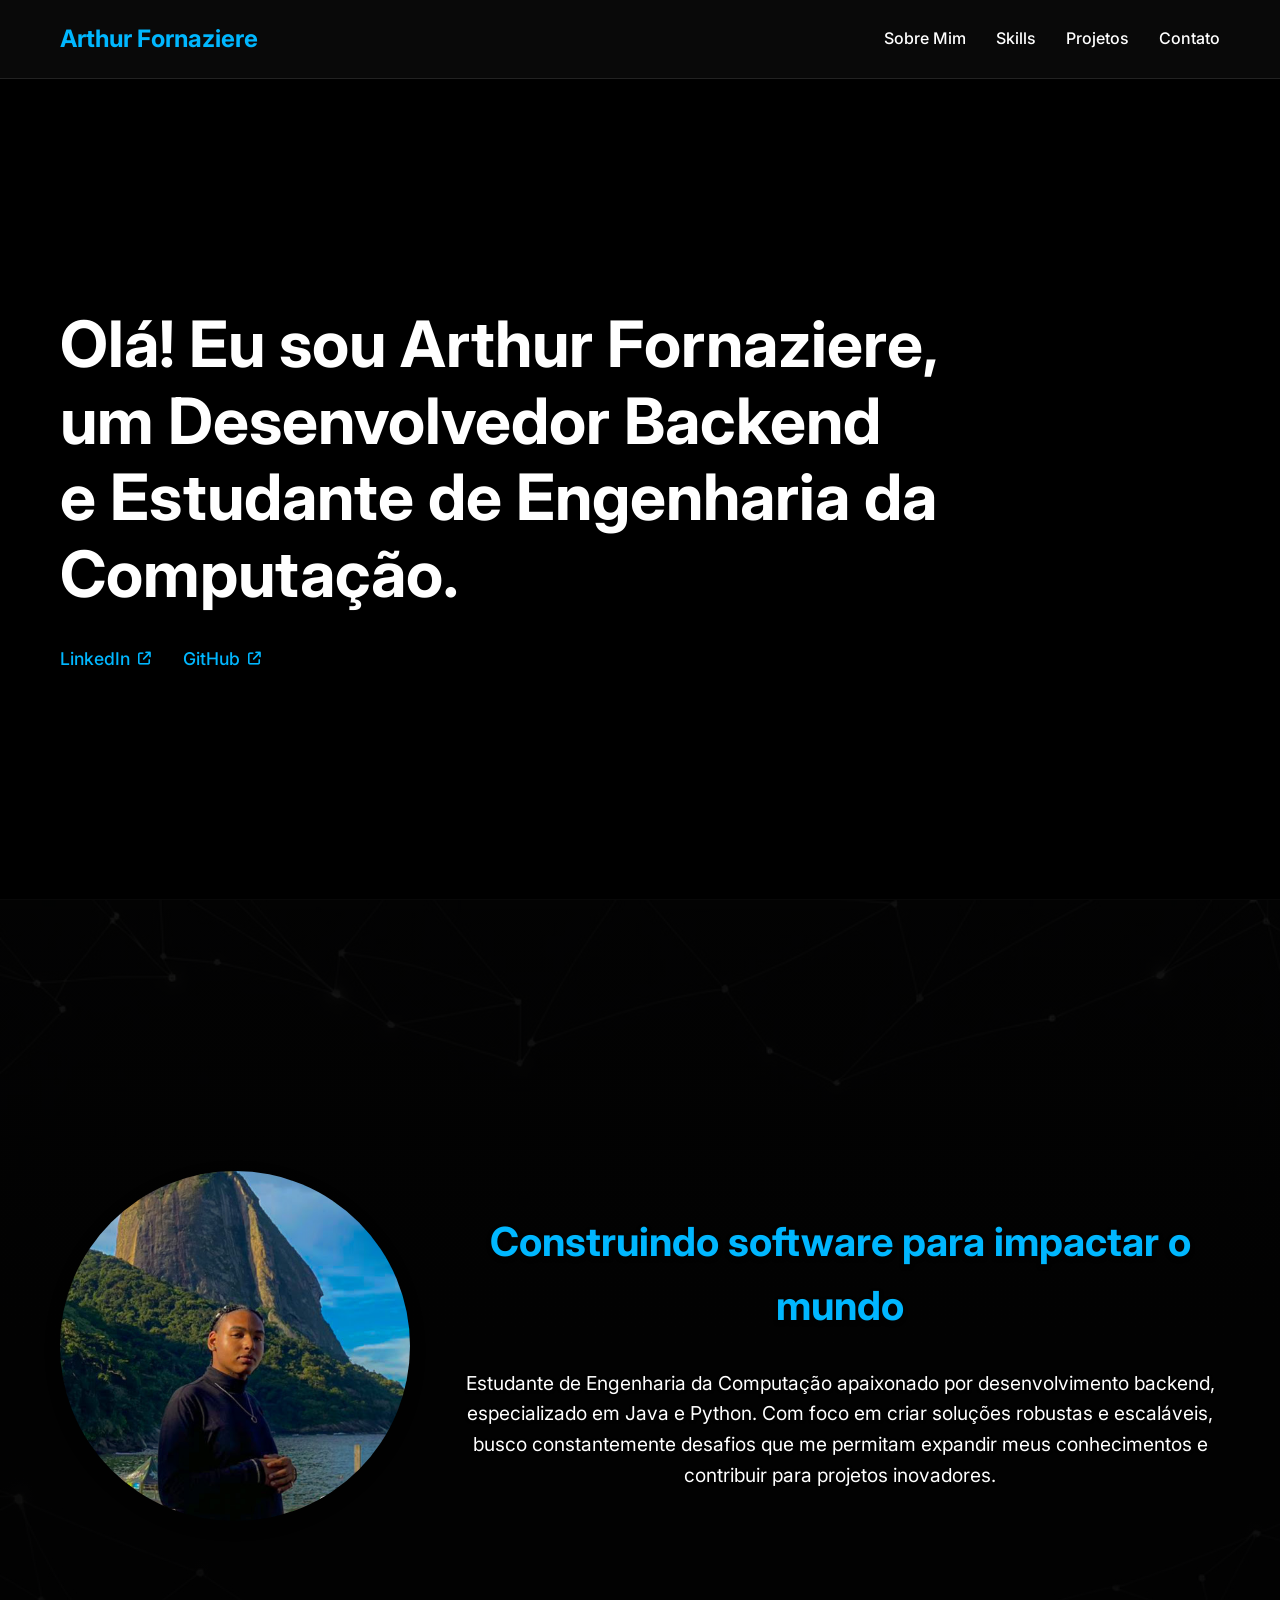
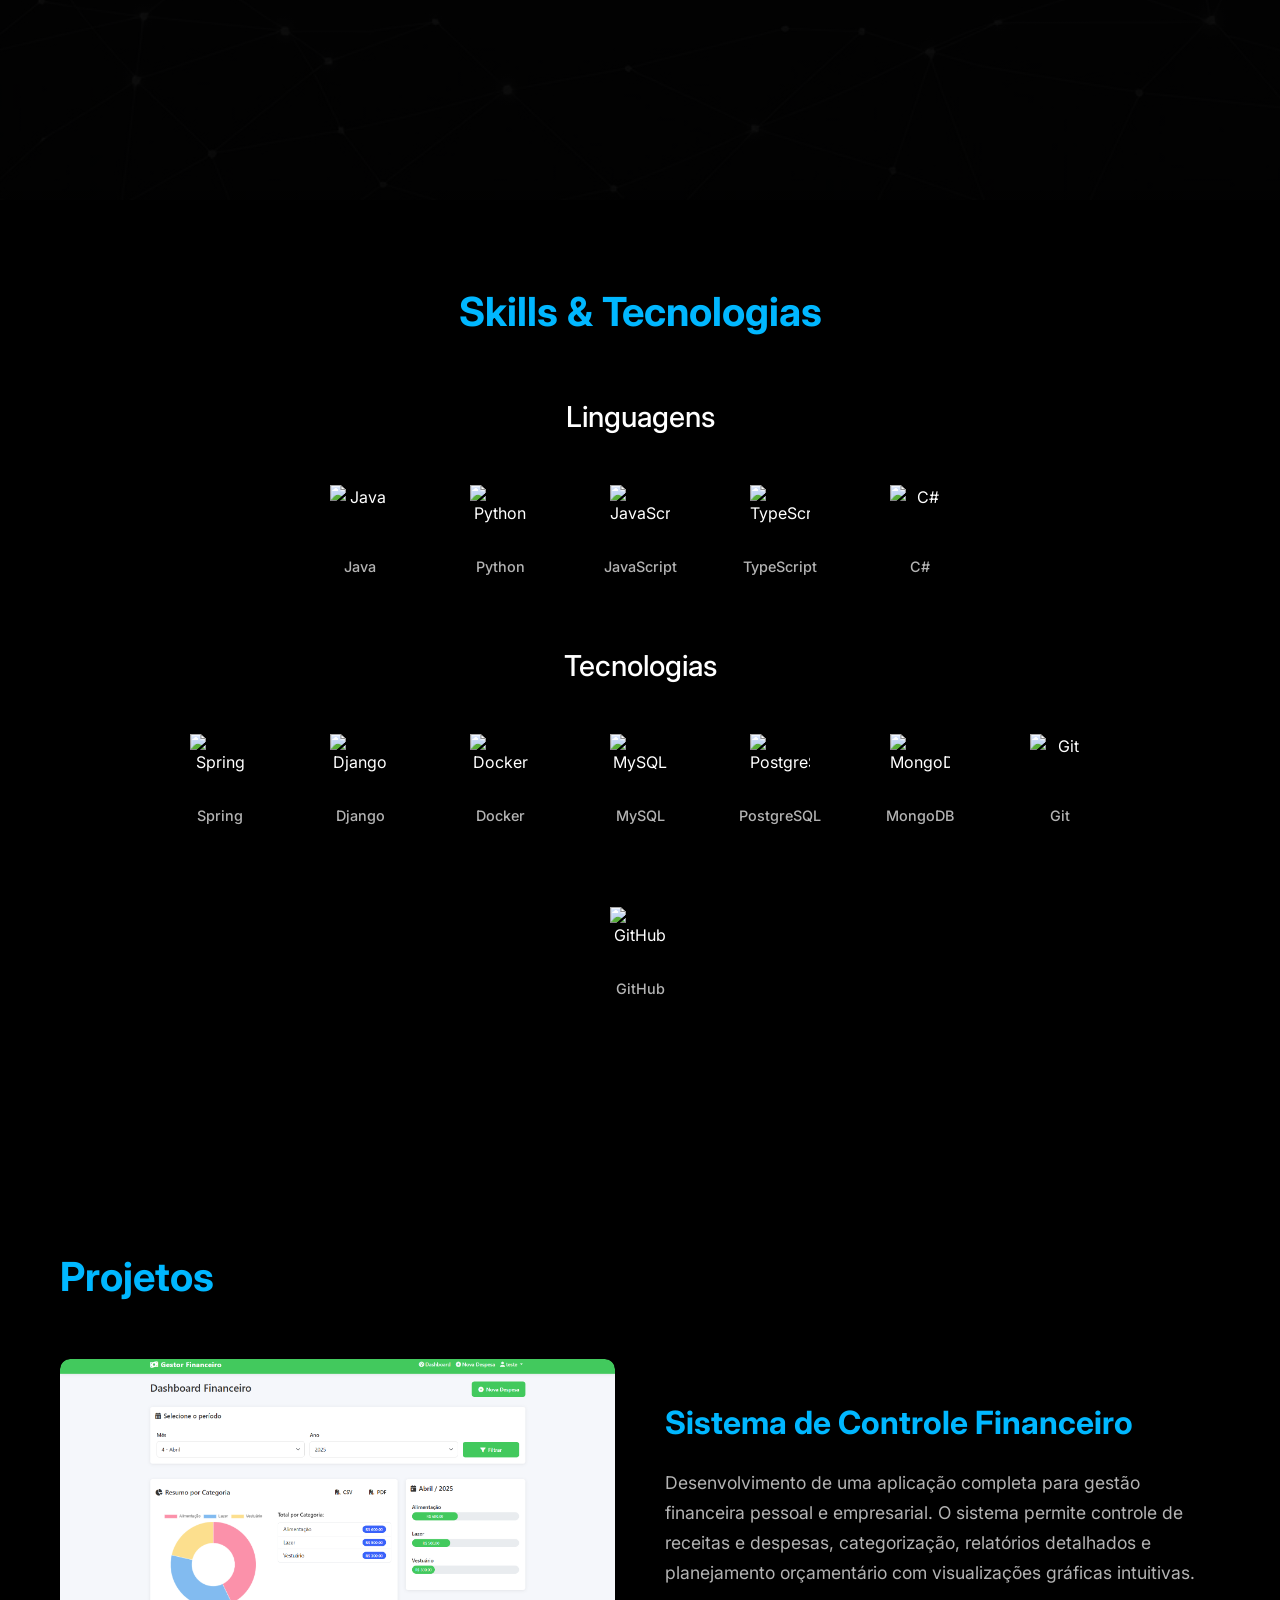
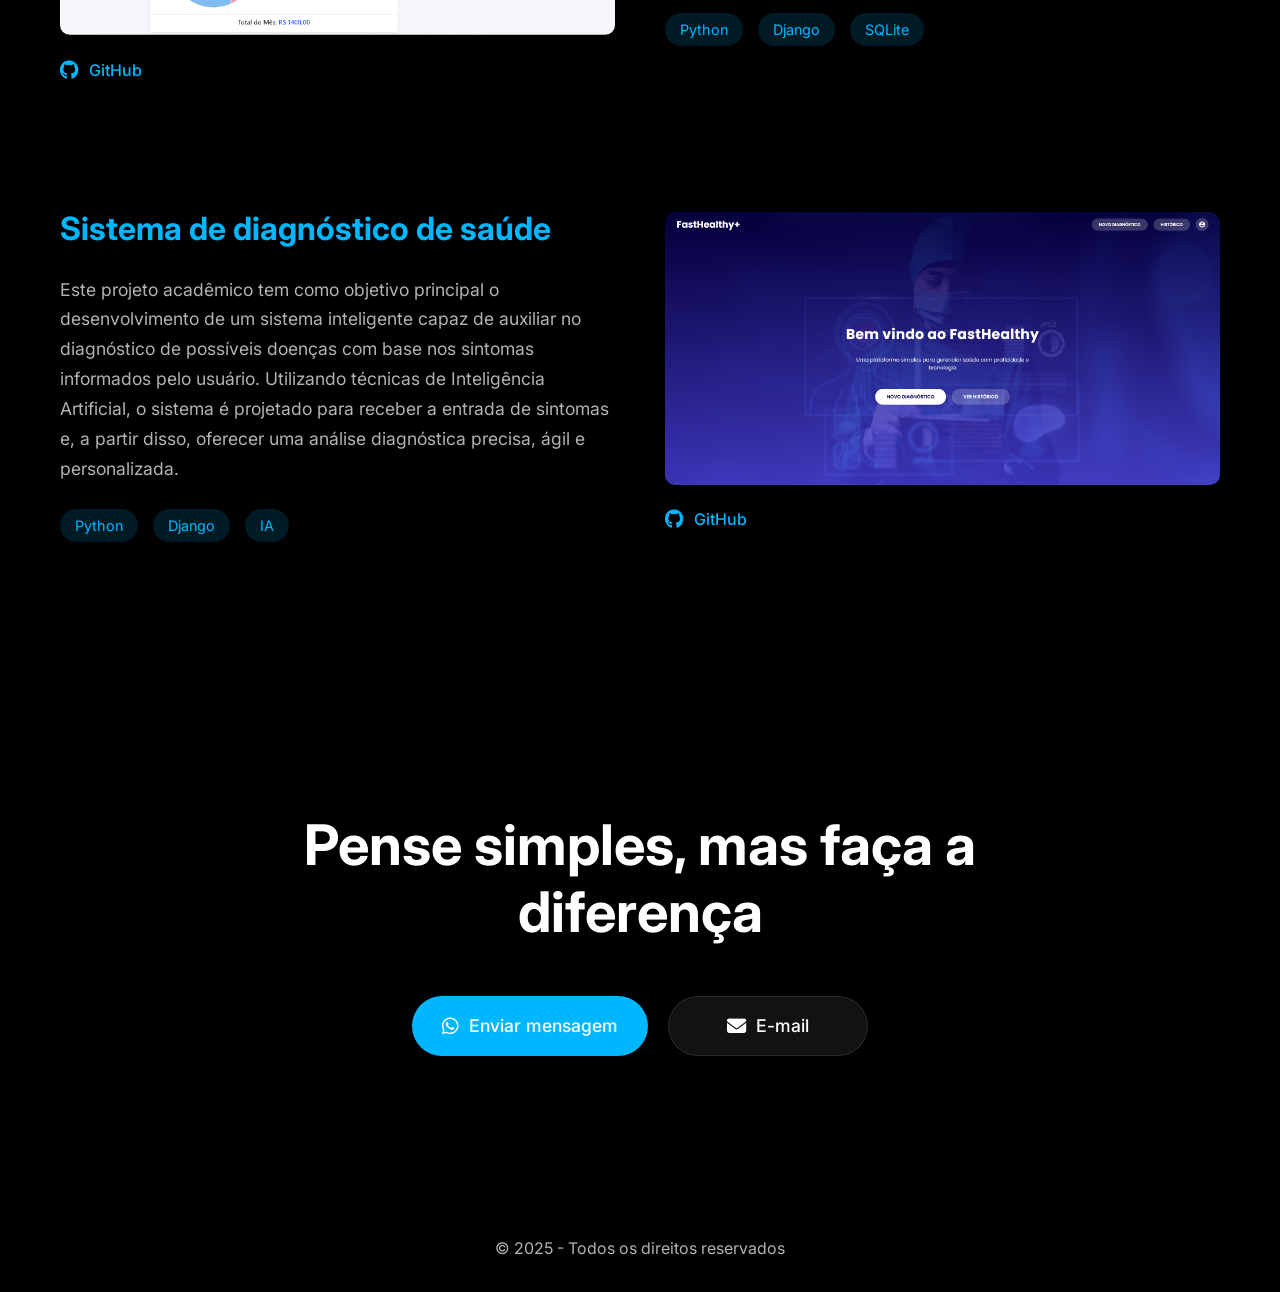
==== commit b10b2cb6: "updtaes" ====
--- a/index.html
+++ b/index.html
@@ -19,8 +19,8 @@
             <ul class="nav-links">
                 <li><a href="#about">Sobre Mim</a></li>
                 <li><a href="#skills">Skills</a></li>
-                <li><a href="#projects">Projects</a></li>
-                <li><a href="#contact">Contact</a></li>
+                <li><a href="#projects">Projetos</a></li>
+                <li><a href="#contact">Contato</a></li>
             </ul>
         </div>
     </nav>
@@ -37,7 +37,6 @@
                 <a href="https://www.linkedin.com/in/arthur-matheus-" class="social-link">LinkedIn <i class="fa-solid fa-arrow-up-right-from-square"></i></a>
                 <a href="https://github.com/FornaziereArthur" class="social-link">GitHub <i class="fa-solid fa-arrow-up-right-from-square"></i></a>
             </div>
-            <div class="dots-decoration"></div>
         </div>
     </header>
 
@@ -132,7 +131,7 @@
                     <div class="project-card-img">
                         <img src="images/finanças.png" alt="Sistema de Controle Financeiro">
                         <div class="project-links">
-                            <a href="https://github.com/ArthurMatheus7k/controle-financeiro" target="_blank" class="project-link">
+                            <a href="https://github.com/FornaziereArthur/controle-financeiro" target="_blank" class="project-link">
                                 <i class="fa-brands fa-github"></i> GitHub
                             </a>
                         </div>
@@ -151,6 +150,11 @@
                 <div class="project-card">
                     <div class="project-card-img">
                         <img src="images/saude.png" alt="Sistema de diagnóstico de saúde">
+                        <div class="project-links">
+                            <a href="https://github.com/FornaziereArthur/fasthealth" target="_blank" class="project-link">
+                                <i class="fa-brands fa-github"></i> GitHub
+                            </a>
+                        </div>
                     </div>
                     <div class="project-card-content">
                         <h3>Sistema de diagnóstico de saúde</h3>
@@ -173,12 +177,34 @@
                 <a href="https://wa.me/5521980150306" target="_blank" class="contact-button">
                     <i class="fa-brands fa-whatsapp"></i> Enviar mensagem
                 </a>
-                <a href="mailto:fmarthur168@gmail.com?subject=Contato via Portfólio&body=Olá Arthur, vi seu portfólio e gostaria de conversar sobre:" class="contact-button" title="Enviar e-mail para Arthur">
+                <a href="#" id="email-button" class="contact-button">
                     <i class="fa-solid fa-envelope"></i> E-mail
                 </a>
             </div>
         </div>
     </section>
+
+    <!-- Modal de E-mail -->
+    <div id="email-modal" class="email-modal">
+        <div class="email-modal-content">
+            <span class="close-modal">&times;</span>
+            <h3>Escolha como enviar e-mail</h3>
+            <p>E-mail: fmarthur168@gmail.com</p>
+            <div class="email-options">
+                <a href="https://mail.google.com/mail/?view=cm&fs=1&to=fmarthur168@gmail.com&su=Contato via Portfolio" target="_blank" class="email-option">
+                    <i class="fa-brands fa-google"></i> Gmail
+                </a>
+                <a href="https://outlook.live.com/mail/0/deeplink/compose?to=fmarthur168@gmail.com&subject=Contato via Portfolio" target="_blank" class="email-option">
+                    <i class="fa-brands fa-microsoft"></i> Outlook
+                </a>
+            </div>
+            <div style="display: flex; justify-content: center; margin-top: 10px; width: 100%;">
+                <button id="copy-email" class="email-option" style="min-width: 200px;">
+                    <i class="fa-solid fa-copy"></i> Copiar E-mail
+                </button>
+            </div>
+        </div>
+    </div>
 
     <footer>
         <div class="container">
@@ -225,6 +251,46 @@
             // Verificar no scroll e na carga inicial
             window.addEventListener('scroll', handleScrollAnimation);
             handleScrollAnimation(); // Verificar ao carregar a página
+            
+            // Modal de E-mail
+            const emailModal = document.getElementById('email-modal');
+            const emailBtn = document.getElementById('email-button');
+            const closeBtn = document.querySelector('.close-modal');
+            const copyEmailBtn = document.getElementById('copy-email');
+
+            // Abrir modal quando clicar no botão de e-mail
+            emailBtn.addEventListener('click', function(e) {
+                e.preventDefault();
+                emailModal.style.display = 'block';
+                document.body.style.overflow = 'hidden'; // Impede rolagem da página
+            });
+
+            // Fechar modal quando clicar no X
+            closeBtn.addEventListener('click', function() {
+                emailModal.style.display = 'none';
+                document.body.style.overflow = 'auto'; // Permite rolagem da página novamente
+            });
+
+            // Fechar modal quando clicar fora do conteúdo
+            window.addEventListener('click', function(e) {
+                if (e.target === emailModal) {
+                    emailModal.style.display = 'none';
+                    document.body.style.overflow = 'auto';
+                }
+            });
+
+            // Copiar e-mail para a área de transferência
+            copyEmailBtn.addEventListener('click', function() {
+                const email = 'fmarthur168@gmail.com';
+                navigator.clipboard.writeText(email).then(function() {
+                    // Mudar o texto do botão temporariamente
+                    const originalText = copyEmailBtn.innerHTML;
+                    copyEmailBtn.innerHTML = '<i class="fa-solid fa-check"></i> Copiado!';
+                    setTimeout(function() {
+                        copyEmailBtn.innerHTML = originalText;
+                    }, 2000);
+                });
+            });
         });
     </script>
 </body>
--- a/styles.css
+++ b/styles.css
@@ -170,36 +170,6 @@
     font-size: 0.8rem;
 }
 
-.dots-decoration {
-    position: absolute;
-    width: 100%;
-    height: 100%;
-    top: 0;
-    left: 0;
-    z-index: 2;
-}
-
-.dots-decoration::before,
-.dots-decoration::after {
-    content: '';
-    position: absolute;
-    width: 12px;
-    height: 12px;
-    background-color: var(--accent-color);
-    border-radius: 50%;
-    z-index: 2;
-}
-
-.dots-decoration::before {
-    top: 20%;
-    right: 10%;
-}
-
-.dots-decoration::after {
-    top: 60%;
-    right: 20%;
-}
-
 /* Animações */
 @keyframes slideInFromLeft {
     0% {
@@ -813,6 +783,10 @@
     .contact-button {
         width: 100%;
     }
+
+    .email-options {
+        grid-template-columns: 1fr;
+    }
 }
 
 @media (max-width: 420px) {
@@ -867,4 +841,86 @@
 /* Smooth scrolling */
 html {
     scroll-behavior: smooth;
+}
+
+/* Modal de E-mail */
+.email-modal {
+    display: none;
+    position: fixed;
+    z-index: 1000;
+    left: 0;
+    top: 0;
+    width: 100%;
+    height: 100%;
+    background-color: rgba(0, 0, 0, 0.8);
+    backdrop-filter: blur(5px);
+}
+
+.email-modal-content {
+    background-color: var(--secondary-color);
+    margin: 15% auto;
+    padding: 30px;
+    border-radius: 10px;
+    width: 90%;
+    max-width: 500px;
+    box-shadow: 0 5px 30px rgba(0, 0, 0, 0.5);
+    text-align: center;
+    border: 1px solid rgba(255, 255, 255, 0.1);
+}
+
+.close-modal {
+    color: var(--text-secondary);
+    float: right;
+    font-size: 28px;
+    font-weight: bold;
+    cursor: pointer;
+    transition: color 0.3s ease;
+}
+
+.close-modal:hover {
+    color: var(--accent-color);
+}
+
+.email-modal h3 {
+    color: var(--text-color);
+    font-size: 1.5rem;
+    margin-bottom: 15px;
+}
+
+.email-modal p {
+    color: var(--text-secondary);
+    margin-bottom: 20px;
+    font-size: 1rem;
+}
+
+.email-options {
+    display: grid;
+    grid-template-columns: repeat(2, 1fr);
+    gap: 15px;
+}
+
+.email-option {
+    display: flex;
+    align-items: center;
+    justify-content: center;
+    gap: 10px;
+    background-color: var(--primary-color);
+    color: var(--text-color);
+    text-decoration: none;
+    font-size: 1rem;
+    font-weight: 500;
+    padding: 12px 15px;
+    border-radius: 8px;
+    transition: all 0.3s ease;
+    cursor: pointer;
+    border: 1px solid rgba(255, 255, 255, 0.1);
+}
+
+.email-option:hover {
+    background-color: var(--accent-color);
+    transform: translateY(-3px);
+}
+
+.email-option i {
+    font-size: 1.2rem;
 } 
